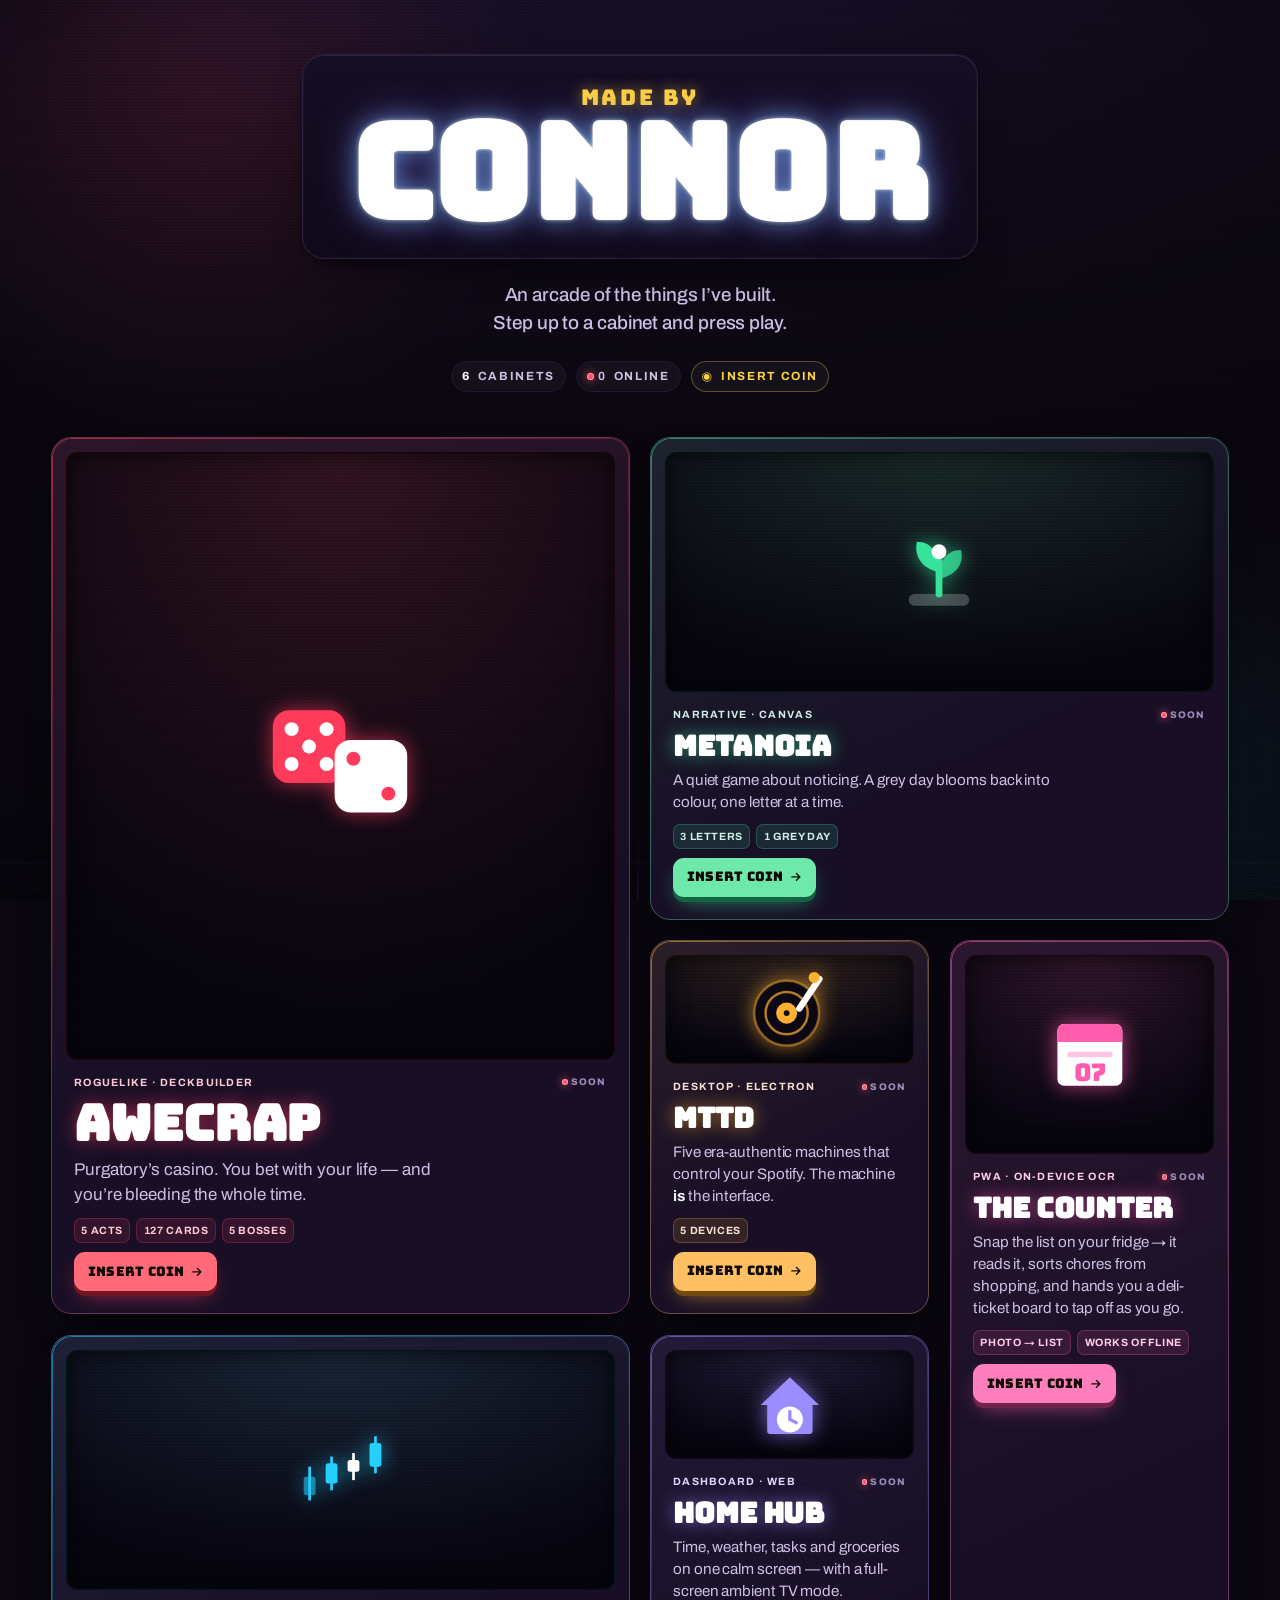
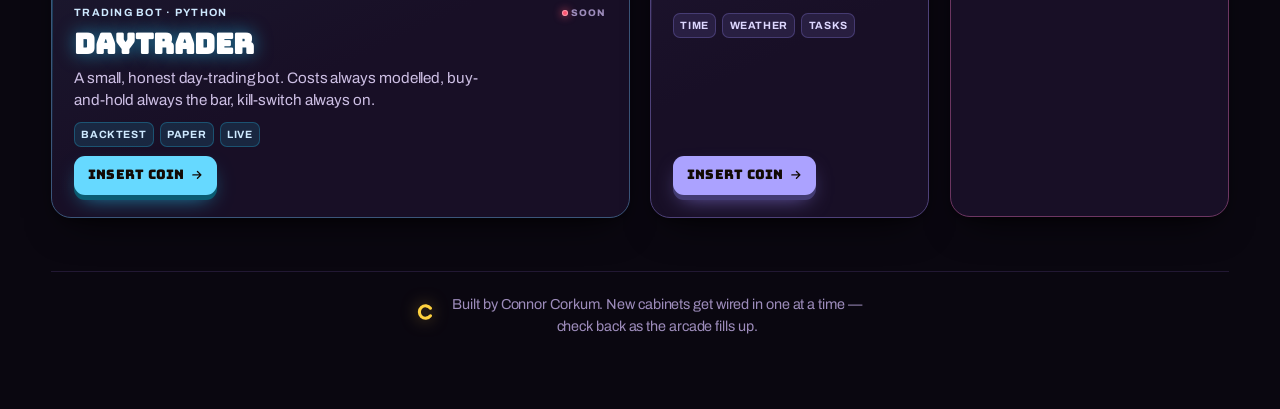
==== index.html @ 6bc65611 "Add "Made by Connor" arcade hub homepage A single-page neon-arcade hub for all of Connor's creations" ====
<!DOCTYPE html>
<html lang="en">
<head>
  <meta charset="UTF-8" />
  <meta name="viewport" content="width=device-width, initial-scale=1.0" />
  <title>Made by Connor — the arcade</title>
  <meta name="description" content="An arcade of the things Connor Corkum has built. Step up to a cabinet and press play." />
  <meta name="color-scheme" content="dark" />
  <meta name="theme-color" content="#0a0710" />

  <link rel="icon" href="favicon.svg" type="image/svg+xml" />

  <!-- Open Graph -->
  <meta property="og:title" content="Made by Connor" />
  <meta property="og:description" content="An arcade of the things I've built. Step up and press play." />
  <meta property="og:type" content="website" />

  <link rel="preconnect" href="https://fonts.googleapis.com" />
  <link rel="preconnect" href="https://fonts.gstatic.com" crossorigin />
  <link href="https://fonts.googleapis.com/css2?family=Bungee&family=Archivo:wght@400;500;600;700;800;900&display=swap" rel="stylesheet" />

  <link rel="stylesheet" href="styles.css" />
</head>
<body>

<!--
  DIRECTION CONTRACT — "MADE BY CONNOR" arcade hub
  THESIS: The hub is an arcade hall, not a portfolio grid. Each project is a lit
    cabinet you walk up to and press PLAY. Refuses the uniform icon+heading+text card wall.
  OWN-WORLD: Deep purple-black hall; six distinct neon accents; Bungee marquee lettering;
    coin-gold chrome; CRT scanlines + a perspective floor grid; authored pixel-emblem screens;
    physical controls (PLAY buttons, status LEDs). Full neon always; only the LED + button
    copy signal whether a cabinet is plugged in yet.
  STORY: Visitor reads the "MADE BY CONNOR" marquee -> understands it's an arcade of built
    things -> scans glowing cabinets (each proving what it is) -> presses PLAY to launch one.
  FIRST VIEWPORT: Full-bleed dark hall; centered neon marquee + subtitle + live cabinet count;
    the AweCrap flagship cabinet begins glowing immediately below in an asymmetric bento.
  FORM: Arcade cabinet wall / bento of cabinets. (User-pinned world: "Bold arcade".)
  FINISH: unreviewed and undocumented is unfinished; this build ends with the finish review, the verdict, and DESIGN.md
-->

<!-- ============================ AMBIENT LAYERS ============================ -->
<div class="hall" aria-hidden="true">
  <div class="hall__glow hall__glow--a"></div>
  <div class="hall__glow hall__glow--b"></div>
  <div class="hall__floor"></div>
  <div class="hall__scan"></div>
  <div class="hall__vignette"></div>
</div>

<main class="wrap">

  <!-- ============================ MARQUEE ============================ -->
  <header class="marquee">
    <div class="marquee__sign">
      <span class="marquee__pre">MADE&nbsp;BY</span>
      <h1 class="marquee__name">CONNOR</h1>
    </div>
    <p class="marquee__sub">An arcade of the things I&rsquo;ve built. Step up to a cabinet and press&nbsp;play.</p>
    <div class="marquee__meta" role="list">
      <span class="chip" role="listitem"><b>6</b>&nbsp;cabinets</span>
      <span class="chip chip--live" role="listitem"><i class="led"></i><span data-online-count>0</span>&nbsp;online</span>
      <span class="chip chip--coin" role="listitem"><span class="coin">◉</span>&nbsp;insert&nbsp;coin</span>
    </div>
  </header>

  <!-- ============================ CABINET WALL ============================

    HOW TO PLUG IN A PROJECT (do this per project as you add each folder to the repo):
      1. Copy the project's site into a subfolder here, e.g.  ./metanoia/  (must contain an index.html)
      2. On its cabinet below, set   data-live="true"
      3. Set the cabinet's  href  to that folder, e.g.  href="metanoia/"
      That's it — the LED turns green and the button becomes PLAY.

    To add a NEW cabinet, copy any <a class="cab"> block, then:
      - set data-accent to one of: metanoia | awecrap | mttd | counter | daytrader | homehub
        (or add a new  .cab[data-accent="x"]{ --a: #hex; }  rule in styles.css)
      - swap the <svg class="emblem"> art, the tag, title, tagline, stats and status label.
  ============================================================================= -->
  <section class="wall" aria-label="Projects">

    <!-- ---- AWECRAP · flagship (2x2) ---- -->
    <a class="cab cab--hero" data-accent="awecrap" data-live="false" href="#" aria-label="AweCrap — a roguelike deckbuilder crossed with casino craps">
      <div class="cab__screen">
        <svg class="emblem" viewBox="0 0 64 64" aria-hidden="true">
          <rect x="7" y="15" width="27" height="27" rx="6" fill="var(--a)"/>
          <rect x="30" y="26" width="27" height="27" rx="6" fill="#fff"/>
          <g fill="#fff"><circle cx="14" cy="22" r="2.6"/><circle cx="27" cy="22" r="2.6"/><circle cx="20.5" cy="28.5" r="2.6"/><circle cx="14" cy="35" r="2.6"/><circle cx="27" cy="35" r="2.6"/></g>
          <g fill="var(--a)"><circle cx="37" cy="33" r="2.6"/><circle cx="50" cy="46" r="2.6"/></g>
        </svg>
        <span class="cab__glare"></span>
      </div>
      <div class="cab__plate">
        <div class="cab__head">
          <span class="cab__tag">Roguelike&nbsp;· Deckbuilder</span>
          <span class="cab__status"><i class="led"></i><span class="cab__statustxt">Soon</span></span>
        </div>
        <h2 class="cab__title">AweCrap</h2>
        <p class="cab__tagline">Purgatory&rsquo;s casino. You bet with your life &mdash; and you&rsquo;re bleeding the whole time.</p>
        <ul class="cab__stats"><li>5 acts</li><li>127 cards</li><li>5 bosses</li></ul>
        <span class="cab__cta"><span class="cab__ctatxt">Insert&nbsp;coin</span><svg class="cab__arrow" viewBox="0 0 24 24" aria-hidden="true"><path d="M5 12h13M13 6l6 6-6 6" fill="none" stroke="currentColor" stroke-width="2.4" stroke-linecap="round" stroke-linejoin="round"/></svg></span>
      </div>
    </a>

    <!-- ---- METANOIA · wide (2x1) ---- -->
    <a class="cab cab--wide" data-accent="metanoia" data-live="false" href="#" aria-label="Metanoia — a quiet narrative game about noticing">
      <div class="cab__screen">
        <svg class="emblem" viewBox="0 0 64 64" aria-hidden="true">
          <rect x="14" y="45" width="36" height="7" rx="3.5" fill="#fff" opacity=".22"/>
          <rect x="30" y="24" width="4" height="23" rx="2" fill="var(--a)"/>
          <path d="M32 32C21 30 17 21 19 14c9 0 14 8 13 18Z" fill="var(--a)"/>
          <path d="M32 36c11-2 15-10 13-17-9 0-14 8-13 17Z" fill="var(--a)" opacity=".78"/>
          <circle cx="32" cy="20" r="4.4" fill="#fff"/>
        </svg>
        <span class="cab__glare"></span>
      </div>
      <div class="cab__plate">
        <div class="cab__head">
          <span class="cab__tag">Narrative&nbsp;· Canvas</span>
          <span class="cab__status"><i class="led"></i><span class="cab__statustxt">Soon</span></span>
        </div>
        <h2 class="cab__title">Metanoia</h2>
        <p class="cab__tagline">A quiet game about noticing. A grey day blooms back into colour, one letter at a time.</p>
        <ul class="cab__stats"><li>3 letters</li><li>1 grey day</li></ul>
        <span class="cab__cta"><span class="cab__ctatxt">Insert&nbsp;coin</span><svg class="cab__arrow" viewBox="0 0 24 24" aria-hidden="true"><path d="M5 12h13M13 6l6 6-6 6" fill="none" stroke="currentColor" stroke-width="2.4" stroke-linecap="round" stroke-linejoin="round"/></svg></span>
      </div>
    </a>

    <!-- ---- MTTD · square (1x1) ---- -->
    <a class="cab" data-accent="mttd" data-live="false" href="#" aria-label="MTTD — a desktop music player where the machine is the interface">
      <div class="cab__screen">
        <svg class="emblem" viewBox="0 0 64 64" aria-hidden="true">
          <circle cx="30" cy="34" r="20" fill="#0c0813"/>
          <circle cx="30" cy="34" r="20" fill="none" stroke="var(--a)" stroke-width="1.5" opacity=".45"/>
          <circle cx="30" cy="34" r="13" fill="none" stroke="var(--a)" stroke-width="1.5" opacity=".7"/>
          <circle cx="30" cy="34" r="6.5" fill="var(--a)"/>
          <circle cx="30" cy="34" r="1.8" fill="#0c0813"/>
          <rect x="42" y="9" width="4" height="26" rx="2" transform="rotate(34 44 22)" fill="#fff"/>
          <circle cx="47" cy="12" r="3.4" fill="var(--a)"/>
        </svg>
        <span class="cab__glare"></span>
      </div>
      <div class="cab__plate">
        <div class="cab__head">
          <span class="cab__tag">Desktop&nbsp;· Electron</span>
          <span class="cab__status"><i class="led"></i><span class="cab__statustxt">Soon</span></span>
        </div>
        <h2 class="cab__title">MTTD</h2>
        <p class="cab__tagline">Five era-authentic machines that control your Spotify. The machine <em>is</em> the interface.</p>
        <ul class="cab__stats"><li>5 devices</li></ul>
        <span class="cab__cta"><span class="cab__ctatxt">Insert&nbsp;coin</span><svg class="cab__arrow" viewBox="0 0 24 24" aria-hidden="true"><path d="M5 12h13M13 6l6 6-6 6" fill="none" stroke="currentColor" stroke-width="2.4" stroke-linecap="round" stroke-linejoin="round"/></svg></span>
      </div>
    </a>

    <!-- ---- THE COUNTER · tall (1x2) ---- -->
    <a class="cab cab--tall" data-accent="counter" data-live="false" href="#" aria-label="The Counter — snap your fridge list and shop it offline">
      <div class="cab__screen">
        <svg class="emblem" viewBox="0 0 64 64" aria-hidden="true">
          <rect x="12" y="13" width="40" height="38" rx="4" fill="#fff"/>
          <path d="M12 17a4 4 0 0 1 4-4h32a4 4 0 0 1 4 4v7H12Z" fill="var(--a)"/>
          <rect x="18" y="30" width="28" height="3.5" rx="1.75" fill="var(--a)" opacity=".35"/>
          <text x="32" y="48" text-anchor="middle" font-family="Bungee, sans-serif" font-size="15" fill="var(--a)">07</text>
        </svg>
        <span class="cab__glare"></span>
      </div>
      <div class="cab__plate">
        <div class="cab__head">
          <span class="cab__tag">PWA&nbsp;· On-device&nbsp;OCR</span>
          <span class="cab__status"><i class="led"></i><span class="cab__statustxt">Soon</span></span>
        </div>
        <h2 class="cab__title">The Counter</h2>
        <p class="cab__tagline">Snap the list on your fridge &rarr; it reads it, sorts chores from shopping, and hands you a deli-ticket board to tap off as you go.</p>
        <ul class="cab__stats"><li>Photo &rarr; list</li><li>Works offline</li></ul>
        <span class="cab__cta"><span class="cab__ctatxt">Insert&nbsp;coin</span><svg class="cab__arrow" viewBox="0 0 24 24" aria-hidden="true"><path d="M5 12h13M13 6l6 6-6 6" fill="none" stroke="currentColor" stroke-width="2.4" stroke-linecap="round" stroke-linejoin="round"/></svg></span>
      </div>
    </a>

    <!-- ---- DAYTRADER · wide (2x1) ---- -->
    <a class="cab cab--wide" data-accent="daytrader" data-live="false" href="#" aria-label="DayTrader — a small, honest day-trading bot">
      <div class="cab__screen">
        <svg class="emblem" viewBox="0 0 64 64" aria-hidden="true">
          <line x1="14" y1="30" x2="14" y2="50" stroke="var(--a)" stroke-width="1.6"/>
          <rect x="10.5" y="36" width="7" height="11" rx="1.5" fill="var(--a)" opacity=".55"/>
          <line x1="27" y1="24" x2="27" y2="44" stroke="var(--a)" stroke-width="1.6"/>
          <rect x="23.5" y="28" width="7" height="12" rx="1.5" fill="var(--a)"/>
          <line x1="40" y1="22" x2="40" y2="38" stroke="#fff" stroke-width="1.6"/>
          <rect x="36.5" y="26" width="7" height="7" rx="1.5" fill="#fff"/>
          <line x1="53" y1="12" x2="53" y2="34" stroke="var(--a)" stroke-width="1.6"/>
          <rect x="49.5" y="16" width="7" height="14" rx="1.5" fill="var(--a)"/>
        </svg>
        <span class="cab__glare"></span>
      </div>
      <div class="cab__plate">
        <div class="cab__head">
          <span class="cab__tag">Trading&nbsp;bot&nbsp;· Python</span>
          <span class="cab__status"><i class="led"></i><span class="cab__statustxt">Soon</span></span>
        </div>
        <h2 class="cab__title">DayTrader</h2>
        <p class="cab__tagline">A small, honest day-trading bot. Costs always modelled, buy-and-hold always the bar, kill-switch always on.</p>
        <ul class="cab__stats"><li>Backtest</li><li>Paper</li><li>Live</li></ul>
        <span class="cab__cta"><span class="cab__ctatxt">Insert&nbsp;coin</span><svg class="cab__arrow" viewBox="0 0 24 24" aria-hidden="true"><path d="M5 12h13M13 6l6 6-6 6" fill="none" stroke="currentColor" stroke-width="2.4" stroke-linecap="round" stroke-linejoin="round"/></svg></span>
      </div>
    </a>

    <!-- ---- HOME HUB · square (1x1) ---- -->
    <a class="cab" data-accent="homehub" data-live="false" href="#" aria-label="Corkum Home Hub — your whole day at a glance">
      <div class="cab__screen">
        <svg class="emblem" viewBox="0 0 64 64" aria-hidden="true">
          <path d="M14 32 32 15l18 17Z" fill="var(--a)"/>
          <rect x="18" y="31" width="28" height="19" rx="2" fill="var(--a)"/>
          <circle cx="32" cy="41" r="8" fill="#fff"/>
          <line x1="32" y1="41" x2="32" y2="36" stroke="var(--a)" stroke-width="2" stroke-linecap="round"/>
          <line x1="32" y1="41" x2="36" y2="43" stroke="var(--a)" stroke-width="2" stroke-linecap="round"/>
        </svg>
        <span class="cab__glare"></span>
      </div>
      <div class="cab__plate">
        <div class="cab__head">
          <span class="cab__tag">Dashboard&nbsp;· Web</span>
          <span class="cab__status"><i class="led"></i><span class="cab__statustxt">Soon</span></span>
        </div>
        <h2 class="cab__title">Home Hub</h2>
        <p class="cab__tagline">Time, weather, tasks and groceries on one calm screen &mdash; with a full-screen ambient TV mode.</p>
        <ul class="cab__stats"><li>Time</li><li>Weather</li><li>Tasks</li></ul>
        <span class="cab__cta"><span class="cab__ctatxt">Insert&nbsp;coin</span><svg class="cab__arrow" viewBox="0 0 24 24" aria-hidden="true"><path d="M5 12h13M13 6l6 6-6 6" fill="none" stroke="currentColor" stroke-width="2.4" stroke-linecap="round" stroke-linejoin="round"/></svg></span>
      </div>
    </a>

  </section>

  <!-- ============================ FOOTER ============================ -->
  <footer class="foot">
    <span class="foot__mark" aria-hidden="true">
      <svg viewBox="0 0 64 64" width="22" height="22"><path d="M45 21a18 18 0 1 0 0 22" fill="none" stroke="currentColor" stroke-width="9" stroke-linecap="round"/></svg>
    </span>
    <p class="foot__txt">Built by Connor Corkum. New cabinets get wired in one at a time &mdash; check back as the arcade fills up.</p>
  </footer>

</main>

<!-- toast host -->
<div class="toast" role="status" aria-live="polite"></div>

<script src="main.js"></script>
</body>
</html>
---- styles.css ----
/* =========================================================================
   MADE BY CONNOR — arcade hub
   A dark neon arcade hall. Six cabinets, each with its own accent, wait to be
   plugged in. Full neon always; the LED + button copy carry the online state.
   ========================================================================= */

:root {
  /* hall */
  --bg:        #0a0710;
  --bg-2:      #0f0a18;
  --panel:     #140d20;
  --panel-2:   #180f26;
  --edge:      #2a1f3d;
  --edge-soft: #221833;

  /* ink */
  --ink:       #f6f1ff;
  --ink-dim:   #cdbfe4;   /* ~7:1 on --panel */
  --ink-mute:  #9d8cbb;   /* ~4.7:1 on --panel */

  /* shared chrome */
  --coin:      #ffd23f;
  --coin-deep: #f0a81e;

  /* type */
  --display: "Bungee", ui-sans-serif, system-ui, sans-serif;
  --sans:    "Archivo", ui-sans-serif, system-ui, -apple-system, "Segoe UI", sans-serif;

  /* geometry */
  --r-cab: 20px;
  --r-sm: 11px;
  --gutter: clamp(14px, 1.6vw, 22px);

  /* depth */
  --lift: 0 18px 40px -18px rgba(0,0,0,.85), 0 6px 14px -8px rgba(0,0,0,.7);
}

* { box-sizing: border-box; }

html { -webkit-text-size-adjust: 100%; }

body {
  margin: 0;
  min-height: 100svh;
  background: var(--bg);
  color: var(--ink);
  font-family: var(--sans);
  font-size: clamp(15px, 1.05vw, 17px);
  line-height: 1.5;
  letter-spacing: -0.006em;
  -webkit-font-smoothing: antialiased;
  overflow-x: hidden;
}

::selection { background: var(--coin); color: #1a1206; }

a { color: inherit; text-decoration: none; }

/* =========================================================================
   AMBIENT HALL — glows, perspective floor, scanlines, vignette
   ========================================================================= */
.hall { position: fixed; inset: 0; z-index: 0; pointer-events: none; overflow: hidden;
  background:
    radial-gradient(120% 80% at 50% -10%, #1b1230 0%, var(--bg-2) 42%, var(--bg) 78%);
}
.hall__glow { position: absolute; width: 60vmax; height: 60vmax; border-radius: 50%;
  filter: blur(30px); opacity: .5; mix-blend-mode: screen; }
.hall__glow--a { top: -22vmax; left: -14vmax;
  background: radial-gradient(circle, rgba(255,59,92,.28), transparent 60%); }
.hall__glow--b { bottom: -26vmax; right: -16vmax;
  background: radial-gradient(circle, rgba(37,208,255,.24), transparent 60%); }

/* perspective floor grid receding to the horizon */
.hall__floor {
  position: absolute; left: -30%; right: -30%; bottom: 0; height: 46vh;
  background-image:
    linear-gradient(to right, rgba(155,140,255,.30) 1px, transparent 1px),
    linear-gradient(to top,   rgba(155,140,255,.30) 1px, transparent 1px);
  background-size: 4.2vmax 4.2vmax;
  transform: perspective(46vh) rotateX(70deg);
  transform-origin: bottom center;
  mask-image: linear-gradient(to top, #000 2%, transparent 82%);
  -webkit-mask-image: linear-gradient(to top, #000 2%, transparent 82%);
  opacity: .5;
  animation: floor 7s linear infinite;
}
@keyframes floor { to { background-position: 0 4.2vmax, 0 4.2vmax; } }

.hall__scan { position: absolute; inset: 0; opacity: .5; mix-blend-mode: overlay;
  background: repeating-linear-gradient(to bottom, rgba(0,0,0,.34) 0 1px, transparent 1px 3px); }
.hall__vignette { position: absolute; inset: 0;
  background: radial-gradient(130% 100% at 50% 42%, transparent 52%, rgba(0,0,0,.62) 100%); }

/* =========================================================================
   LAYOUT
   ========================================================================= */
.wrap {
  position: relative; z-index: 1;
  width: min(1180px, 92vw);
  margin-inline: auto;
  padding: clamp(28px, 6vh, 68px) 0 clamp(40px, 8vh, 96px);
}

/* =========================================================================
   MARQUEE
   ========================================================================= */
.marquee { text-align: center; margin-bottom: clamp(30px, 5vh, 58px); }

.marquee__sign { display: inline-flex; flex-direction: column; align-items: center; gap: .1em;
  padding: clamp(14px, 2vw, 26px) clamp(22px, 4vw, 48px);
  border-radius: 22px;
  background: linear-gradient(#160e24, #0f0919);
  border: 1px solid var(--edge);
  box-shadow: var(--lift), inset 0 0 0 1px rgba(255,255,255,.03), inset 0 1px 0 rgba(255,255,255,.06);
}
.marquee__pre {
  font-family: var(--display);
  font-size: clamp(.8rem, 2.4vw, 1.35rem);
  letter-spacing: .12em;
  color: var(--coin);
  text-shadow: 0 0 14px rgba(255,210,63,.55);
}
.marquee__name {
  margin: 0;
  font-family: var(--display);
  font-size: clamp(3.1rem, 13vw, 8.2rem);
  line-height: .9;
  letter-spacing: .01em;
  color: #fff;
  text-shadow:
    0 0 4px rgba(255,255,255,.6),
    0 0 22px rgba(124,196,255,.55),
    0 0 46px rgba(124,120,255,.45),
    0 6px 0 rgba(0,0,0,.35);
}
.marquee__sub {
  max-width: 34ch; margin: clamp(16px, 2.4vh, 26px) auto 0;
  color: var(--ink-dim); font-size: clamp(1rem, 1.5vw, 1.18rem); font-weight: 500;
  text-wrap: balance;
}

.marquee__meta { display: flex; flex-wrap: wrap; gap: 10px; justify-content: center;
  margin-top: clamp(18px, 2.6vh, 28px); }
.chip {
  display: inline-flex; align-items: center; gap: .5ch;
  font-size: .74rem; font-weight: 700; letter-spacing: .14em; text-transform: uppercase;
  color: var(--ink-dim);
  padding: .5em .85em; border-radius: 999px;
  background: rgba(255,255,255,.04); border: 1px solid var(--edge-soft);
}
.chip b { color: var(--ink); font-weight: 800; }
.chip--coin { color: var(--coin); border-color: rgba(255,210,63,.32); }
.chip--coin .coin { animation: blink 1.15s steps(2, jump-none) infinite; }
.chip--live .led { --led:#ff5470; }
.chip[data-online-count]:not([data-online-count="0"]) { --led:#37e29a; }
@keyframes blink { 50% { opacity: .18; } }

/* status LED (shared) */
.led { width: .62em; height: .62em; border-radius: 50%;
  background: var(--led, #ff5470);
  box-shadow: 0 0 8px var(--led, #ff5470), inset 0 0 0 1px rgba(255,255,255,.4);
  flex: none; }

/* =========================================================================
   CABINET WALL — asymmetric bento
   ========================================================================= */
.wall {
  display: grid;
  grid-template-columns: repeat(4, 1fr);
  grid-auto-rows: minmax(168px, auto);
  gap: var(--gutter);
  grid-template-areas:
    "awe awe met met"
    "awe awe mttd cnt"
    "day day hub  cnt";
}
.cab--hero { grid-area: awe; }
.cab--wide[data-accent="metanoia"]  { grid-area: met; }
.cab[data-accent="mttd"]            { grid-area: mttd; }
.cab--tall                          { grid-area: cnt; }
.cab--wide[data-accent="daytrader"] { grid-area: day; }
.cab[data-accent="homehub"]         { grid-area: hub; }

/* per-project accents */
.cab[data-accent="awecrap"]   { --a:#ff3b5c; }
.cab[data-accent="metanoia"]  { --a:#37e29a; }
.cab[data-accent="mttd"]      { --a:#ffb02e; }
.cab[data-accent="counter"]   { --a:#ff5cae; }
.cab[data-accent="daytrader"] { --a:#25d0ff; }
.cab[data-accent="homehub"]   { --a:#9b8cff; }

/* =========================================================================
   CABINET
   ========================================================================= */
.cab {
  --a-ink: color-mix(in oklab, var(--a) 26%, var(--ink));
  position: relative;
  display: flex; flex-direction: column;
  border-radius: var(--r-cab);
  padding: 14px;
  background:
    linear-gradient(155deg,
      color-mix(in oklab, var(--a) 12%, var(--panel)),
      var(--panel-2) 62%);
  border: 1px solid color-mix(in oklab, var(--a) 34%, var(--edge));
  box-shadow: var(--lift);
  overflow: hidden;
  isolation: isolate;
  transition: transform .32s cubic-bezier(.16,.84,.32,1),
              box-shadow .32s cubic-bezier(.16,.84,.32,1),
              border-color .32s ease;
  will-change: transform;
}
/* neon edge bloom */
.cab::before {
  content: ""; position: absolute; inset: 0; border-radius: inherit; z-index: -1;
  padding: 1px;
  background: linear-gradient(150deg, color-mix(in oklab, var(--a) 70%, transparent), transparent 55%);
  -webkit-mask: linear-gradient(#000 0 0) content-box, linear-gradient(#000 0 0);
  -webkit-mask-composite: xor; mask-composite: exclude;
  opacity: .8;
}
/* corner glow that intensifies on hover */
.cab::after {
  content: ""; position: absolute; z-index: -2; inset: -1px; border-radius: inherit;
  box-shadow: 0 0 0 0 color-mix(in oklab, var(--a) 60%, transparent);
  opacity: 0; transition: opacity .32s ease;
}

.cab:hover, .cab:focus-visible {
  transform: translateY(-6px);
  border-color: color-mix(in oklab, var(--a) 62%, var(--edge));
  box-shadow: var(--lift),
              0 0 0 1px color-mix(in oklab, var(--a) 45%, transparent),
              0 20px 50px -20px color-mix(in oklab, var(--a) 70%, transparent);
  outline: none;
}
.cab:focus-visible { box-shadow: var(--lift), 0 0 0 3px color-mix(in oklab, var(--a) 80%, transparent); }

/* ---- screen ---- */
.cab__screen {
  position: relative; flex: none;
  display: grid; place-items: center;
  aspect-ratio: 16 / 7;
  border-radius: var(--r-sm);
  background:
    radial-gradient(120% 130% at 50% 0%, color-mix(in oklab, var(--a) 20%, #0b0712), #070510 72%);
  border: 1px solid color-mix(in oklab, var(--a) 22%, #000);
  box-shadow: inset 0 0 22px rgba(0,0,0,.7), inset 0 0 0 1px rgba(255,255,255,.02);
  overflow: hidden;
}
/* faint scanline inside each screen */
.cab__screen::before {
  content: ""; position: absolute; inset: 0; opacity: .5; pointer-events: none;
  background: repeating-linear-gradient(to bottom, rgba(0,0,0,.35) 0 1px, transparent 1px 3px);
}
.emblem {
  width: 42%; max-width: 108px; height: auto;
  color: var(--a);
  filter: drop-shadow(0 0 10px color-mix(in oklab, var(--a) 65%, transparent));
  transition: transform .4s cubic-bezier(.16,.84,.32,1);
}
.cab:hover .emblem { transform: scale(1.07) rotate(-2deg); }
.cab__glare {
  position: absolute; inset: 0; pointer-events: none;
  background: linear-gradient(120deg, transparent 30%, rgba(255,255,255,.09) 46%, transparent 60%);
  transform: translateX(-120%);
}
.cab:hover .cab__glare { animation: glare .7s ease; }
@keyframes glare { to { transform: translateX(120%); } }

/* hero: let the screen grow to fill the tall cell so no void opens below the text */
.cab--hero .cab__screen { flex: 1 1 auto; aspect-ratio: auto; min-height: 240px; }
.cab--hero .cab__plate { flex: 0 0 auto; }
.cab--hero .emblem { width: 34%; max-width: 172px; }
.cab--tall .cab__screen { aspect-ratio: 5 / 4; }
.cab--tall .cab__plate { flex: 0 0 auto; }

/* ---- plate (text) ---- */
.cab__plate { display: flex; flex-direction: column; flex: 1 1 auto; padding: 15px 8px 8px; gap: 9px; }
.cab__head { display: flex; align-items: center; justify-content: space-between; gap: 10px; }
.cab__tag {
  font-size: .66rem; font-weight: 700; letter-spacing: .12em; text-transform: uppercase;
  color: var(--a-ink);
}
.cab__status { display: inline-flex; align-items: center; gap: .5ch;
  font-size: .6rem; font-weight: 800; letter-spacing: .12em; text-transform: uppercase;
  color: var(--ink-mute); }
.cab__status .led { --led:#ff5470; }

.cab__title {
  margin: 0; font-family: var(--display);
  font-size: clamp(1.35rem, 2.2vw, 1.9rem); line-height: 1; color: #fff;
  text-shadow: 0 0 18px color-mix(in oklab, var(--a) 55%, transparent);
}
.cab--hero .cab__title { font-size: clamp(2rem, 4vw, 3.1rem); }

.cab__tagline { margin: 0; color: var(--ink-dim); font-size: .95rem; line-height: 1.45; max-width: 46ch; }
.cab__tagline em { color: var(--ink); font-style: normal; font-weight: 700; }
.cab--hero .cab__tagline { font-size: 1.06rem; max-width: 40ch; }

.cab__stats { list-style: none; display: flex; flex-wrap: wrap; gap: 6px; margin: 2px 0 0; padding: 0; }
.cab__stats li {
  font-size: .66rem; font-weight: 700; letter-spacing: .06em; text-transform: uppercase;
  color: var(--a-ink);
  padding: .34em .6em; border-radius: 7px;
  background: color-mix(in oklab, var(--a) 12%, transparent);
  border: 1px solid color-mix(in oklab, var(--a) 26%, transparent);
}

/* ---- CTA button ---- */
.cab__cta {
  margin-top: auto; align-self: flex-start;
  display: inline-flex; align-items: center; gap: .5ch;
  font-family: var(--display); font-size: .82rem; letter-spacing: .02em;
  color: #120a04;
  padding: .72em 1.05em; border-radius: 11px;
  background: color-mix(in oklab, var(--a) 82%, #fff);
  box-shadow: 0 5px 0 color-mix(in oklab, var(--a) 55%, #000),
              0 10px 22px -8px color-mix(in oklab, var(--a) 70%, transparent);
  transition: transform .14s ease, box-shadow .14s ease, background .2s ease;
}
.cab__arrow { width: 1.05em; height: 1.05em; transition: transform .24s ease; }
.cab:hover .cab__cta { transform: translateY(2px); box-shadow: 0 3px 0 color-mix(in oklab, var(--a) 55%, #000), 0 8px 18px -8px color-mix(in oklab, var(--a) 70%, transparent); }
.cab:hover .cab__arrow { transform: translateX(3px); }
.cab:active .cab__cta { transform: translateY(5px); box-shadow: 0 0 0 color-mix(in oklab, var(--a) 55%, #000); }

/* ================= LIVE (plugged-in) state ================= */
.cab[data-live="true"] .cab__status .led { --led:#37e29a; }
.cab[data-live="true"] .cab__statustxt::after { content: "Online"; }
.cab[data-live="true"] .cab__statustxt { font-size: 0; }
.cab[data-live="true"] .cab__statustxt::after { font-size: .6rem; }
.cab[data-live="true"] .cab__ctatxt { font-size: 0; }
.cab[data-live="true"] .cab__ctatxt::after { content: "Play"; font-size: .82rem; }

/* =========================================================================
   FOOTER
   ========================================================================= */
.foot {
  display: flex; align-items: center; gap: 12px; justify-content: center;
  margin-top: clamp(34px, 6vh, 64px); padding-top: 22px;
  border-top: 1px solid var(--edge-soft);
  color: var(--ink-mute); text-align: center;
}
.foot__mark { color: var(--coin); flex: none; filter: drop-shadow(0 0 8px rgba(255,210,63,.5)); }
.foot__txt { margin: 0; font-size: .9rem; max-width: 52ch; }

/* =========================================================================
   TOAST
   ========================================================================= */
.toast {
  position: fixed; left: 50%; bottom: 26px; transform: translate(-50%, 20px);
  z-index: 20; pointer-events: none;
  display: flex; align-items: center; gap: .6ch;
  font-family: var(--display); font-size: .8rem; letter-spacing: .02em;
  color: #140b02;
  padding: .8em 1.2em; border-radius: 12px;
  background: linear-gradient(var(--coin), var(--coin-deep));
  box-shadow: 0 14px 34px -12px rgba(0,0,0,.7), 0 0 0 1px rgba(255,255,255,.25) inset;
  opacity: 0; transition: opacity .28s ease, transform .28s cubic-bezier(.16,.84,.32,1);
}
.toast.is-on { opacity: 1; transform: translate(-50%, 0); }

/* =========================================================================
   ENTRANCE MOTION — one authored power-on. Content is visible by default.
   ========================================================================= */
@media (prefers-reduced-motion: no-preference) {
  .marquee__sign { animation: sign-on 1.05s cubic-bezier(.2,.9,.2,1) both; }
  .marquee__name { animation: neon-flicker 2.6s ease-out .35s both; }
  .cab { animation: cab-in .7s cubic-bezier(.16,.84,.32,1) both; opacity: 0; }
  .cab--hero            { animation-delay: .10s; }
  .cab[data-accent="metanoia"]  { animation-delay: .17s; }
  .cab[data-accent="mttd"]      { animation-delay: .24s; }
  .cab--tall            { animation-delay: .31s; }
  .cab[data-accent="daytrader"] { animation-delay: .38s; }
  .cab[data-accent="homehub"]   { animation-delay: .45s; }
  .marquee__meta { animation: cab-in .7s cubic-bezier(.16,.84,.32,1) .5s both; }
  .foot { animation: cab-in .7s ease .6s both; }
}
@keyframes sign-on {
  from { opacity: 0; transform: translateY(-14px) scale(.96); filter: brightness(.4); }
  to   { opacity: 1; transform: none; filter: none; }
}
/* opacity + blur only — never transform — so the hover lift stays free */
@keyframes cab-in {
  from { opacity: 0; filter: blur(7px); }
  to   { opacity: 1; filter: blur(0); }
}
@keyframes neon-flicker {
  0% { opacity: 0; }
  6%,14% { opacity: .25; } 8% { opacity: .9; } 10% { opacity: .35; }
  16% { opacity: 1; } 18% { opacity: .55; } 22%,100% { opacity: 1; }
}

/* =========================================================================
   RESPONSIVE
   ========================================================================= */
@media (max-width: 860px) {
  .wall {
    grid-template-columns: repeat(2, 1fr);
    grid-auto-rows: minmax(150px, auto);
    grid-template-areas:
      "awe awe"
      "met met"
      "mttd cnt"
      "day day"
      "hub  cnt";
  }
}
@media (max-width: 560px) {
  .wall {
    grid-template-columns: 1fr;
    grid-template-areas: "awe" "met" "mttd" "cnt" "day" "hub";
  }
  .cab--tall .cab__screen, .cab--hero .cab__screen { aspect-ratio: 16 / 9; }
  .marquee__sign { width: 100%; }
}

@media (prefers-reduced-motion: reduce) {
  .hall__floor, .chip--coin .coin { animation: none; }
  * { scroll-behavior: auto; }
}
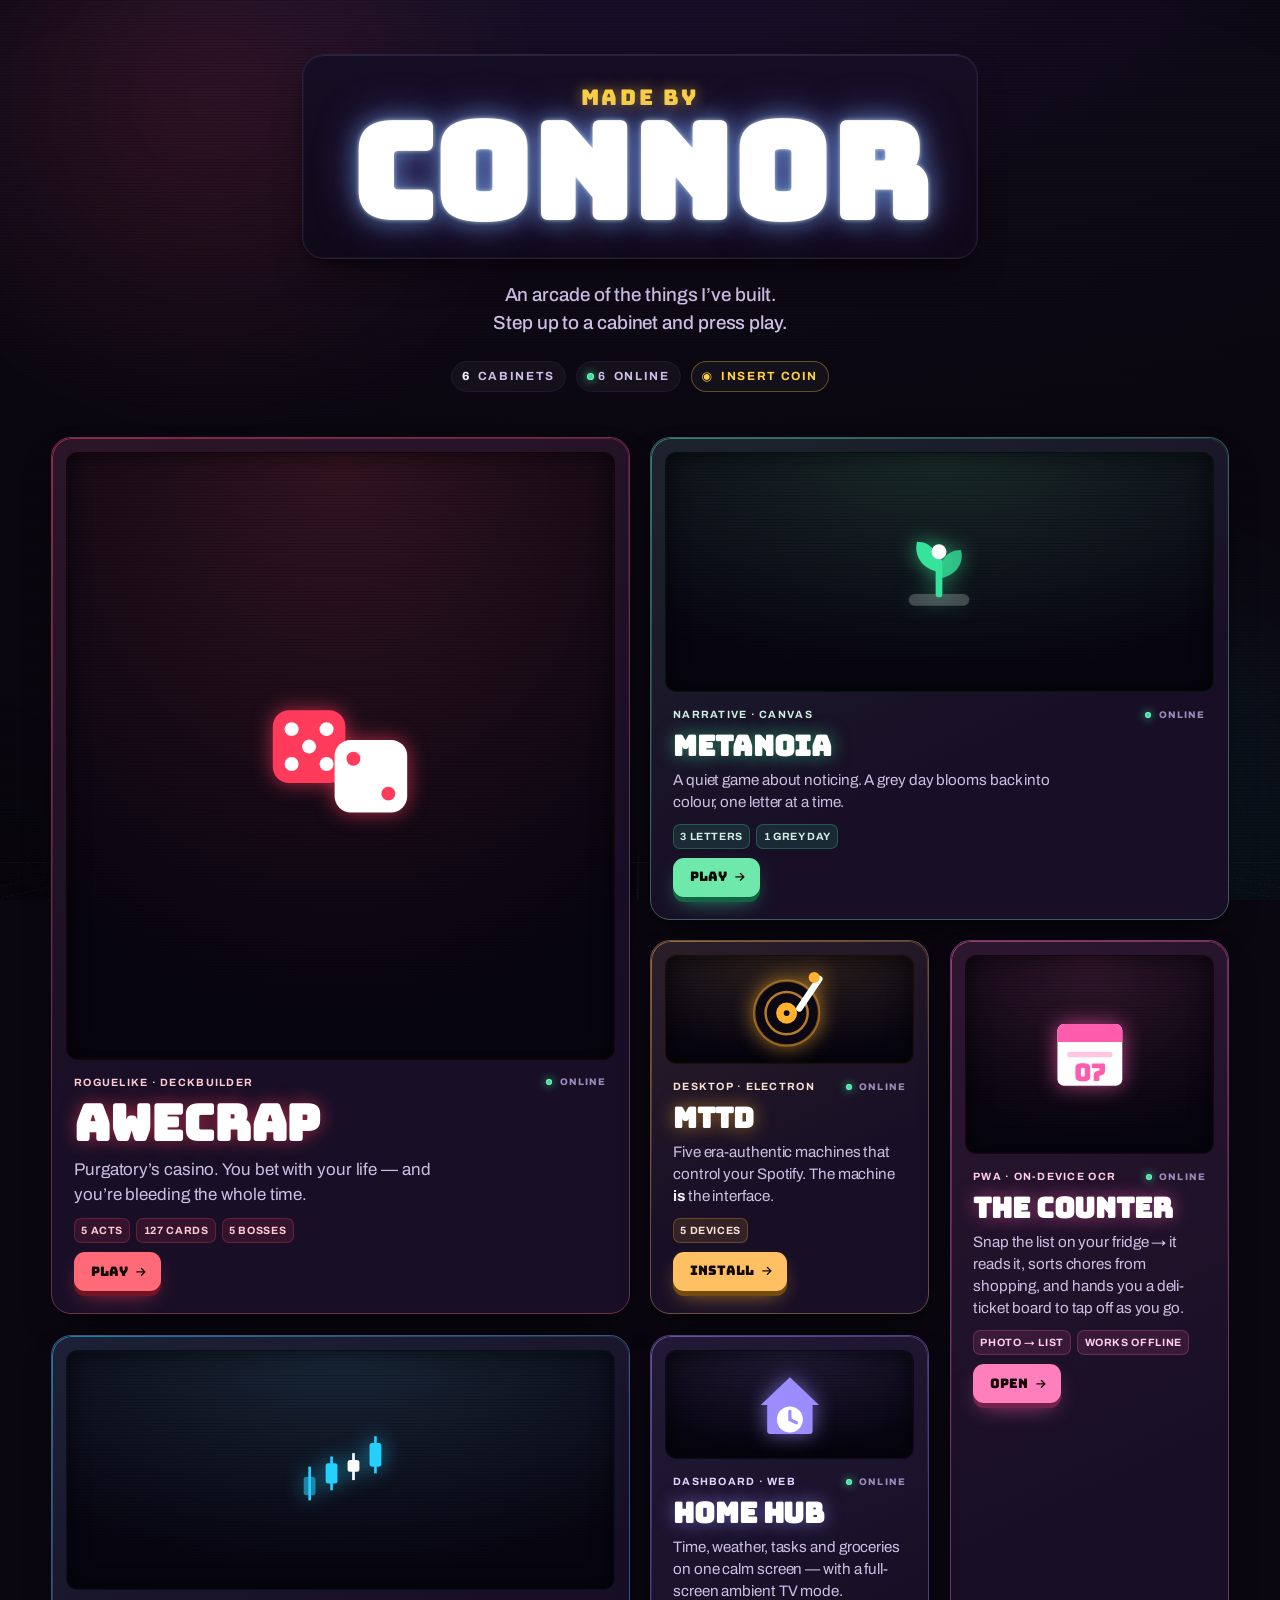
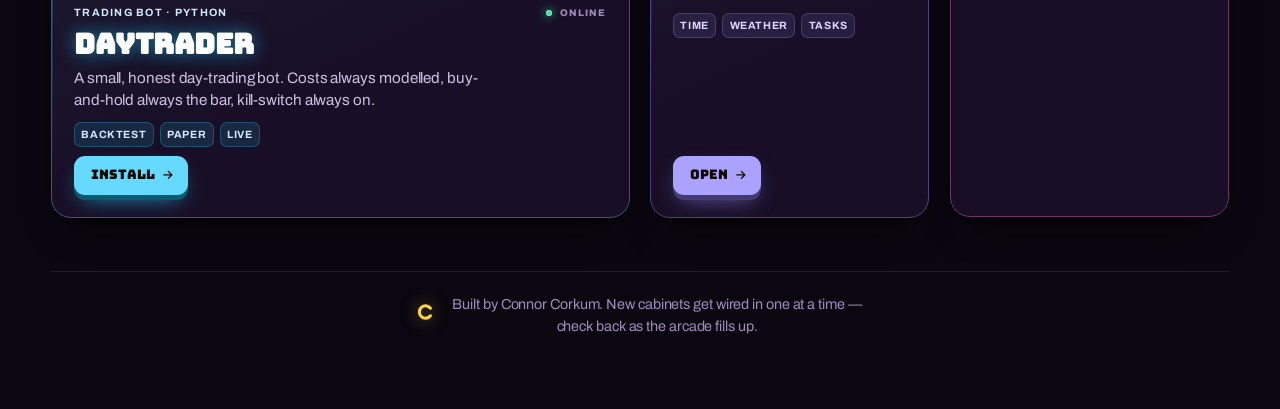
==== commit dddf9349: "Wire up all six cabinets: playable web projects + install pages - AweCrap, Metanoia, The Counter, Ho" ====
--- a/index.html
+++ b/index.html
@@ -80,7 +80,7 @@
   <section class="wall" aria-label="Projects">
 
     <!-- ---- AWECRAP · flagship (2x2) ---- -->
-    <a class="cab cab--hero" data-accent="awecrap" data-live="false" href="#" aria-label="AweCrap — a roguelike deckbuilder crossed with casino craps">
+    <a class="cab cab--hero" data-accent="awecrap" data-kind="play" data-live="true" href="awecrap/" aria-label="AweCrap — a roguelike deckbuilder crossed with casino craps">
       <div class="cab__screen">
         <svg class="emblem" viewBox="0 0 64 64" aria-hidden="true">
           <rect x="7" y="15" width="27" height="27" rx="6" fill="var(--a)"/>
@@ -103,7 +103,7 @@
     </a>
 
     <!-- ---- METANOIA · wide (2x1) ---- -->
-    <a class="cab cab--wide" data-accent="metanoia" data-live="false" href="#" aria-label="Metanoia — a quiet narrative game about noticing">
+    <a class="cab cab--wide" data-accent="metanoia" data-kind="play" data-live="true" href="metanoia/" aria-label="Metanoia — a quiet narrative game about noticing">
       <div class="cab__screen">
         <svg class="emblem" viewBox="0 0 64 64" aria-hidden="true">
           <rect x="14" y="45" width="36" height="7" rx="3.5" fill="#fff" opacity=".22"/>
@@ -127,7 +127,7 @@
     </a>
 
     <!-- ---- MTTD · square (1x1) ---- -->
-    <a class="cab" data-accent="mttd" data-live="false" href="#" aria-label="MTTD — a desktop music player where the machine is the interface">
+    <a class="cab" data-accent="mttd" data-kind="install" data-live="true" href="mttd/" aria-label="MTTD — a desktop music player where the machine is the interface">
       <div class="cab__screen">
         <svg class="emblem" viewBox="0 0 64 64" aria-hidden="true">
           <circle cx="30" cy="34" r="20" fill="#0c0813"/>
@@ -153,7 +153,7 @@
     </a>
 
     <!-- ---- THE COUNTER · tall (1x2) ---- -->
-    <a class="cab cab--tall" data-accent="counter" data-live="false" href="#" aria-label="The Counter — snap your fridge list and shop it offline">
+    <a class="cab cab--tall" data-accent="counter" data-kind="open" data-live="true" href="the-counter/" aria-label="The Counter — snap your fridge list and shop it offline">
       <div class="cab__screen">
         <svg class="emblem" viewBox="0 0 64 64" aria-hidden="true">
           <rect x="12" y="13" width="40" height="38" rx="4" fill="#fff"/>
@@ -176,7 +176,7 @@
     </a>
 
     <!-- ---- DAYTRADER · wide (2x1) ---- -->
-    <a class="cab cab--wide" data-accent="daytrader" data-live="false" href="#" aria-label="DayTrader — a small, honest day-trading bot">
+    <a class="cab cab--wide" data-accent="daytrader" data-kind="install" data-live="true" href="daytrader/" aria-label="DayTrader — a small, honest day-trading bot">
       <div class="cab__screen">
         <svg class="emblem" viewBox="0 0 64 64" aria-hidden="true">
           <line x1="14" y1="30" x2="14" y2="50" stroke="var(--a)" stroke-width="1.6"/>
@@ -203,7 +203,7 @@
     </a>
 
     <!-- ---- HOME HUB · square (1x1) ---- -->
-    <a class="cab" data-accent="homehub" data-live="false" href="#" aria-label="Corkum Home Hub — your whole day at a glance">
+    <a class="cab" data-accent="homehub" data-kind="open" data-live="true" href="home-hub/" aria-label="Corkum Home Hub — your whole day at a glance">
       <div class="cab__screen">
         <svg class="emblem" viewBox="0 0 64 64" aria-hidden="true">
           <path d="M14 32 32 15l18 17Z" fill="var(--a)"/>
--- a/styles.css
+++ b/styles.css
@@ -332,6 +332,8 @@
 .cab[data-live="true"] .cab__statustxt::after { font-size: .6rem; }
 .cab[data-live="true"] .cab__ctatxt { font-size: 0; }
 .cab[data-live="true"] .cab__ctatxt::after { content: "Play"; font-size: .82rem; }
+.cab[data-live="true"][data-kind="open"] .cab__ctatxt::after { content: "Open"; }
+.cab[data-live="true"][data-kind="install"] .cab__ctatxt::after { content: "Install"; }
 
 /* =========================================================================
    FOOTER
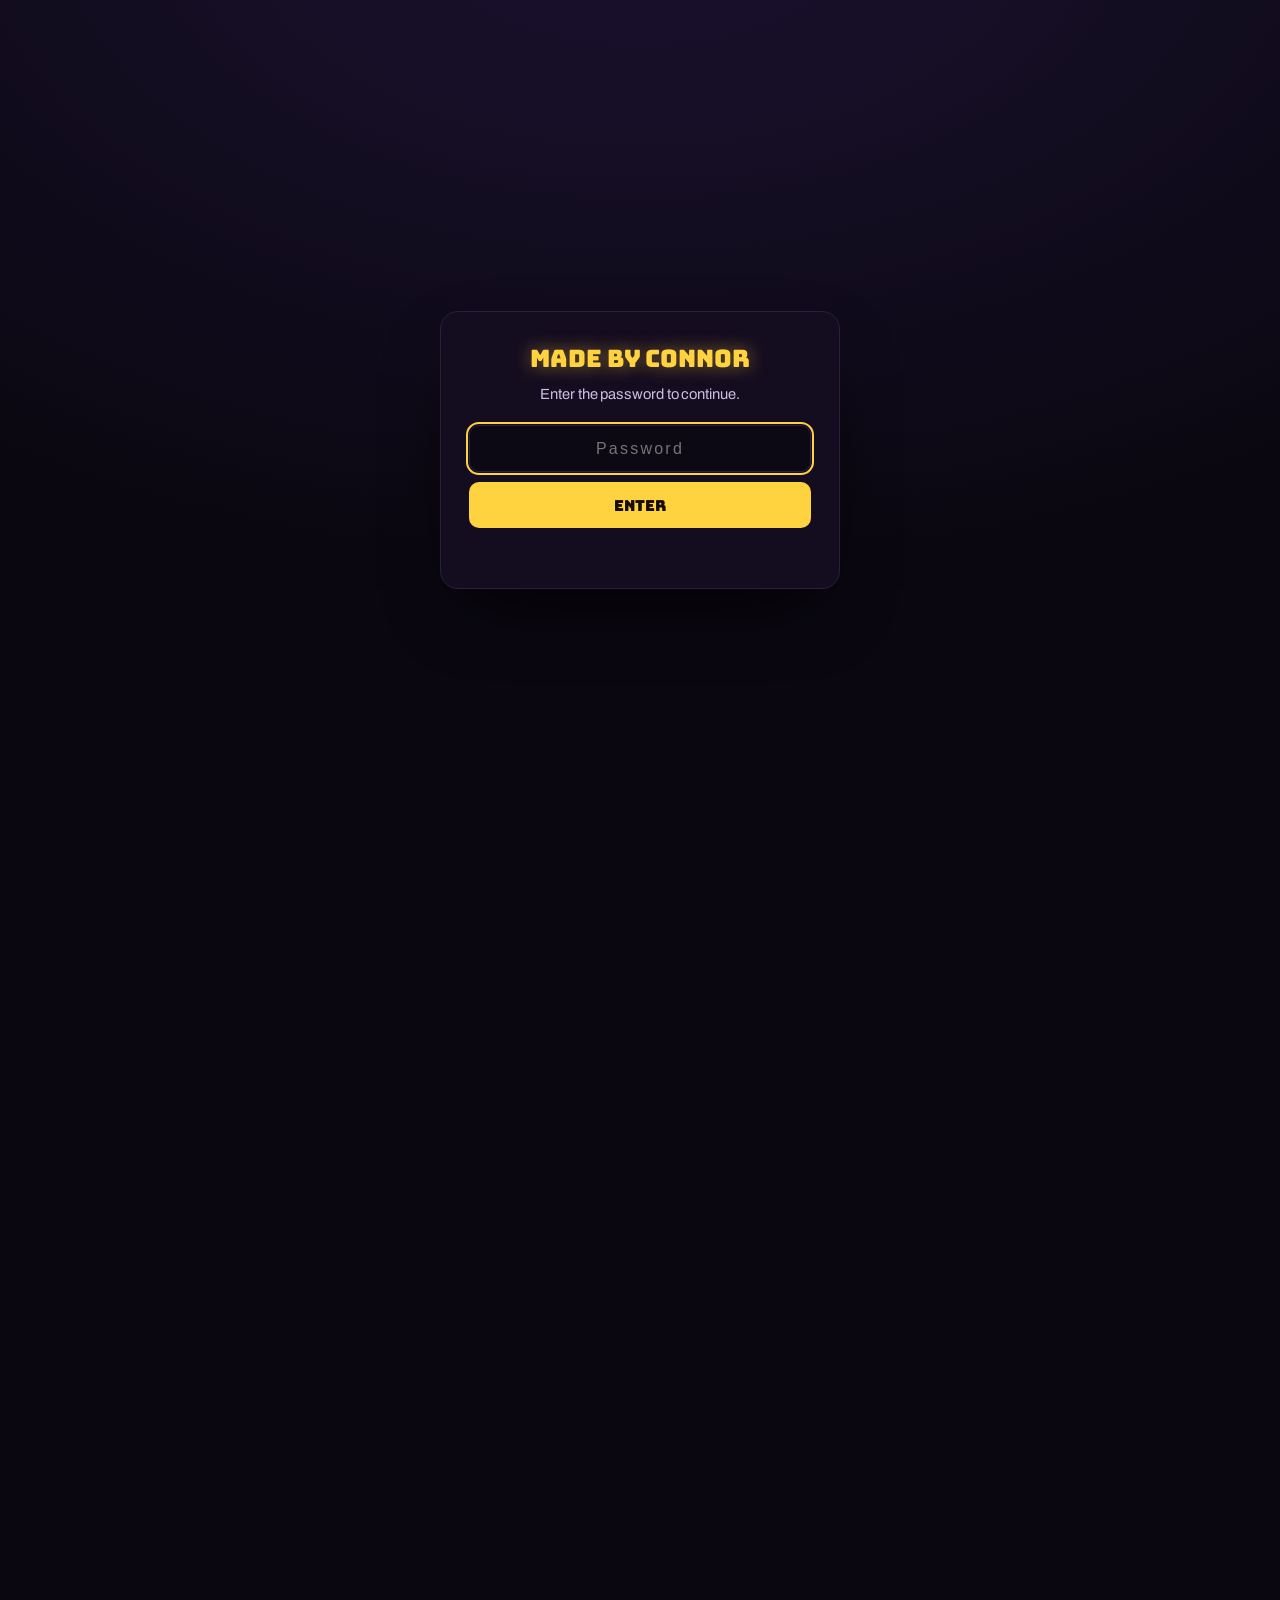
==== commit 2375423f: "Add site password gate, scrub personal data, move big assets to Releases Security / privacy: - Site-" ====
--- a/index.html
+++ b/index.html
@@ -1,6 +1,7 @@
 <!DOCTYPE html>
 <html lang="en">
 <head>
+  <script src="gate.js"></script>
   <meta charset="UTF-8" />
   <meta name="viewport" content="width=device-width, initial-scale=1.0" />
   <title>Made by Connor — the arcade</title>
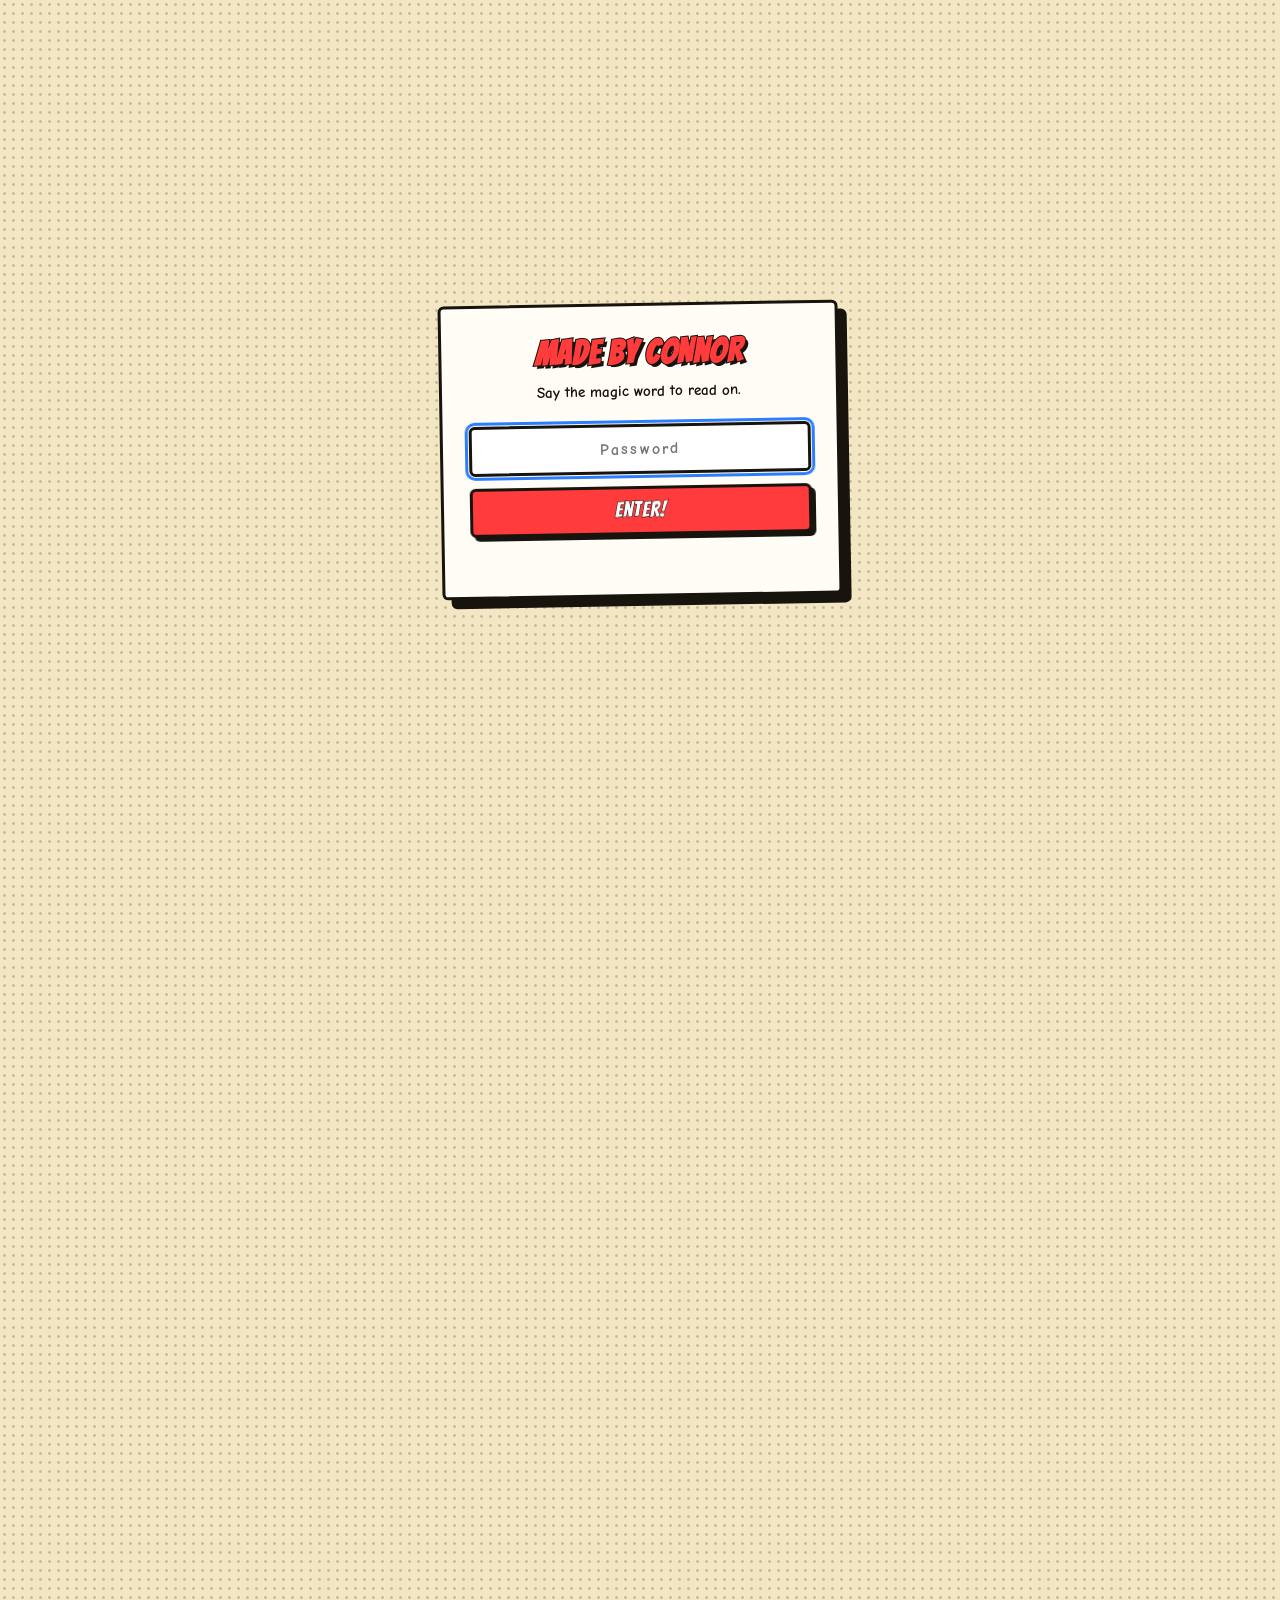
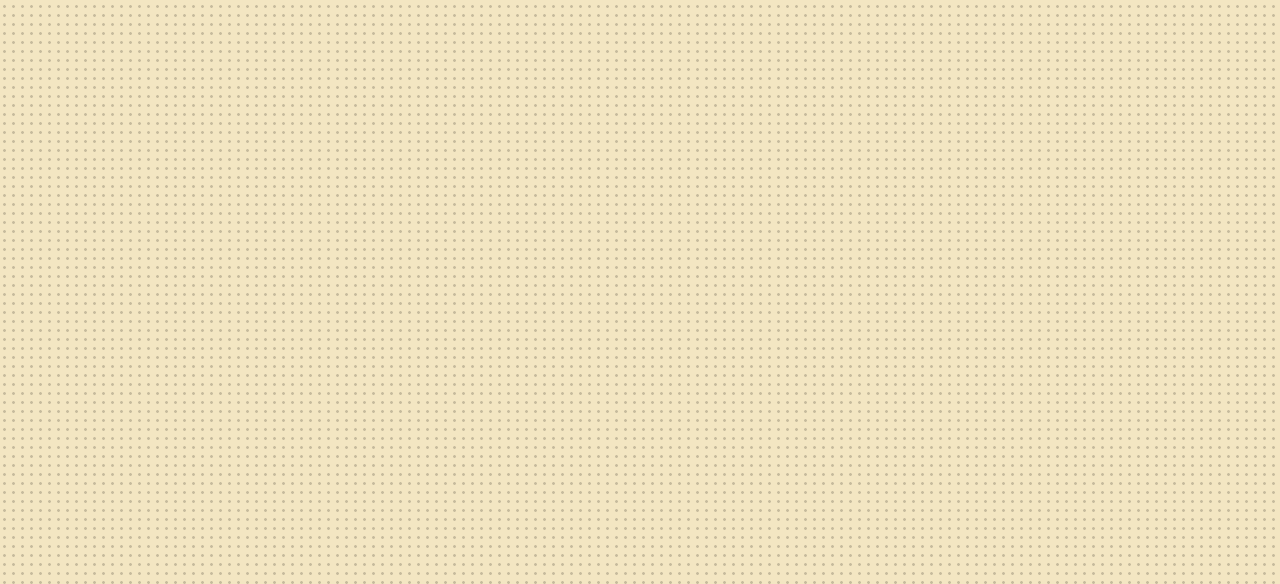
==== commit a1ffe594: "Redesign as a comic book; gate re-prompts on refresh - New visual world: cream newsprint + Ben-Day h" ====
--- a/index.html
+++ b/index.html
@@ -4,10 +4,10 @@
   <script src="gate.js"></script>
   <meta charset="UTF-8" />
   <meta name="viewport" content="width=device-width, initial-scale=1.0" />
-  <title>Made by Connor — the arcade</title>
-  <meta name="description" content="An arcade of the things Connor Corkum has built. Step up to a cabinet and press play." />
-  <meta name="color-scheme" content="dark" />
-  <meta name="theme-color" content="#0a0710" />
+  <title>Made by Connor — the collection</title>
+  <meta name="description" content="A comic-book collection of the things Connor Corkum has built. Flip through the panels and dive in." />
+  <meta name="color-scheme" content="light" />
+  <meta name="theme-color" content="#f3e6c2" />
 
   <link rel="icon" href="favicon.svg" type="image/svg+xml" />
 
@@ -18,25 +18,26 @@
 
   <link rel="preconnect" href="https://fonts.googleapis.com" />
   <link rel="preconnect" href="https://fonts.gstatic.com" crossorigin />
-  <link href="https://fonts.googleapis.com/css2?family=Bungee&family=Archivo:wght@400;500;600;700;800;900&display=swap" rel="stylesheet" />
+  <link href="https://fonts.googleapis.com/css2?family=Bangers&family=Comic+Neue:ital,wght@0,400;0,700;1,700&display=swap" rel="stylesheet" />
 
   <link rel="stylesheet" href="styles.css" />
 </head>
 <body>
 
 <!--
-  DIRECTION CONTRACT — "MADE BY CONNOR" arcade hub
-  THESIS: The hub is an arcade hall, not a portfolio grid. Each project is a lit
-    cabinet you walk up to and press PLAY. Refuses the uniform icon+heading+text card wall.
-  OWN-WORLD: Deep purple-black hall; six distinct neon accents; Bungee marquee lettering;
-    coin-gold chrome; CRT scanlines + a perspective floor grid; authored pixel-emblem screens;
-    physical controls (PLAY buttons, status LEDs). Full neon always; only the LED + button
-    copy signal whether a cabinet is plugged in yet.
-  STORY: Visitor reads the "MADE BY CONNOR" marquee -> understands it's an arcade of built
-    things -> scans glowing cabinets (each proving what it is) -> presses PLAY to launch one.
-  FIRST VIEWPORT: Full-bleed dark hall; centered neon marquee + subtitle + live cabinet count;
-    the AweCrap flagship cabinet begins glowing immediately below in an asymmetric bento.
-  FORM: Arcade cabinet wall / bento of cabinets. (User-pinned world: "Bold arcade".)
+  DIRECTION CONTRACT — "MADE BY CONNOR" comic-book collection
+  THESIS: The hub is a comic-book page, not a portfolio grid. Each project is a
+    hand-inked panel with a caption box, a speech bubble, and a bold action button.
+    Refuses the uniform icon+heading+text card wall and the dark-neon default.
+  OWN-WORLD: Cream newsprint with Ben-Day halftone dots; thick black ink outlines;
+    hard black offset shadows (authentic pop-art); pop primaries + six panel accents;
+    Bangers display lettering, Comic Neue dialogue; caption boxes, speech bubbles, and
+    a jagged "burst" behind the title. Emblems re-inked with black outlines.
+  STORY: Reader lands on the "MADE BY CONNOR" splash panel -> reads it's a collection of
+    built things -> scans the panels (each proving what it is) -> hits the action button.
+  FIRST VIEWPORT: Splash panel up top (huge Bangers title in a burst + caption stats);
+    the AweCrap flagship panel leads an asymmetric comic grid immediately below.
+  FORM: Comic-book page / panel grid. (User-pinned world: "Comic book art style".)
   FINISH: unreviewed and undocumented is unfinished; this build ends with the finish review, the verdict, and DESIGN.md
 -->
 
@@ -57,11 +58,11 @@
       <span class="marquee__pre">MADE&nbsp;BY</span>
       <h1 class="marquee__name">CONNOR</h1>
     </div>
-    <p class="marquee__sub">An arcade of the things I&rsquo;ve built. Step up to a cabinet and press&nbsp;play.</p>
+    <p class="marquee__sub">A collection of the things I&rsquo;ve built. Every project&rsquo;s a story &mdash; flip through the panels and dive&nbsp;in.</p>
     <div class="marquee__meta" role="list">
-      <span class="chip" role="listitem"><b>6</b>&nbsp;cabinets</span>
-      <span class="chip chip--live" role="listitem"><i class="led"></i><span data-online-count>0</span>&nbsp;online</span>
-      <span class="chip chip--coin" role="listitem"><span class="coin">◉</span>&nbsp;insert&nbsp;coin</span>
+      <span class="chip" role="listitem"><b>6</b>&nbsp;stories</span>
+      <span class="chip chip--live" role="listitem"><i class="led"></i><span data-online-count>0</span>&nbsp;live</span>
+      <span class="chip chip--coin" role="listitem"><span class="coin">★</span>&nbsp;dig&nbsp;in</span>
     </div>
   </header>
 
@@ -99,7 +100,7 @@
         <h2 class="cab__title">AweCrap</h2>
         <p class="cab__tagline">Purgatory&rsquo;s casino. You bet with your life &mdash; and you&rsquo;re bleeding the whole time.</p>
         <ul class="cab__stats"><li>5 acts</li><li>127 cards</li><li>5 bosses</li></ul>
-        <span class="cab__cta"><span class="cab__ctatxt">Insert&nbsp;coin</span><svg class="cab__arrow" viewBox="0 0 24 24" aria-hidden="true"><path d="M5 12h13M13 6l6 6-6 6" fill="none" stroke="currentColor" stroke-width="2.4" stroke-linecap="round" stroke-linejoin="round"/></svg></span>
+        <span class="cab__cta"><span class="cab__ctatxt">Coming&nbsp;soon</span><svg class="cab__arrow" viewBox="0 0 24 24" aria-hidden="true"><path d="M5 12h13M13 6l6 6-6 6" fill="none" stroke="currentColor" stroke-width="2.4" stroke-linecap="round" stroke-linejoin="round"/></svg></span>
       </div>
     </a>
 
@@ -123,7 +124,7 @@
         <h2 class="cab__title">Metanoia</h2>
         <p class="cab__tagline">A quiet game about noticing. A grey day blooms back into colour, one letter at a time.</p>
         <ul class="cab__stats"><li>3 letters</li><li>1 grey day</li></ul>
-        <span class="cab__cta"><span class="cab__ctatxt">Insert&nbsp;coin</span><svg class="cab__arrow" viewBox="0 0 24 24" aria-hidden="true"><path d="M5 12h13M13 6l6 6-6 6" fill="none" stroke="currentColor" stroke-width="2.4" stroke-linecap="round" stroke-linejoin="round"/></svg></span>
+        <span class="cab__cta"><span class="cab__ctatxt">Coming&nbsp;soon</span><svg class="cab__arrow" viewBox="0 0 24 24" aria-hidden="true"><path d="M5 12h13M13 6l6 6-6 6" fill="none" stroke="currentColor" stroke-width="2.4" stroke-linecap="round" stroke-linejoin="round"/></svg></span>
       </div>
     </a>
 
@@ -149,7 +150,7 @@
         <h2 class="cab__title">MTTD</h2>
         <p class="cab__tagline">Five era-authentic machines that control your Spotify. The machine <em>is</em> the interface.</p>
         <ul class="cab__stats"><li>5 devices</li></ul>
-        <span class="cab__cta"><span class="cab__ctatxt">Insert&nbsp;coin</span><svg class="cab__arrow" viewBox="0 0 24 24" aria-hidden="true"><path d="M5 12h13M13 6l6 6-6 6" fill="none" stroke="currentColor" stroke-width="2.4" stroke-linecap="round" stroke-linejoin="round"/></svg></span>
+        <span class="cab__cta"><span class="cab__ctatxt">Coming&nbsp;soon</span><svg class="cab__arrow" viewBox="0 0 24 24" aria-hidden="true"><path d="M5 12h13M13 6l6 6-6 6" fill="none" stroke="currentColor" stroke-width="2.4" stroke-linecap="round" stroke-linejoin="round"/></svg></span>
       </div>
     </a>
 
@@ -172,7 +173,7 @@
         <h2 class="cab__title">The Counter</h2>
         <p class="cab__tagline">Snap the list on your fridge &rarr; it reads it, sorts chores from shopping, and hands you a deli-ticket board to tap off as you go.</p>
         <ul class="cab__stats"><li>Photo &rarr; list</li><li>Works offline</li></ul>
-        <span class="cab__cta"><span class="cab__ctatxt">Insert&nbsp;coin</span><svg class="cab__arrow" viewBox="0 0 24 24" aria-hidden="true"><path d="M5 12h13M13 6l6 6-6 6" fill="none" stroke="currentColor" stroke-width="2.4" stroke-linecap="round" stroke-linejoin="round"/></svg></span>
+        <span class="cab__cta"><span class="cab__ctatxt">Coming&nbsp;soon</span><svg class="cab__arrow" viewBox="0 0 24 24" aria-hidden="true"><path d="M5 12h13M13 6l6 6-6 6" fill="none" stroke="currentColor" stroke-width="2.4" stroke-linecap="round" stroke-linejoin="round"/></svg></span>
       </div>
     </a>
 
@@ -199,7 +200,7 @@
         <h2 class="cab__title">DayTrader</h2>
         <p class="cab__tagline">A small, honest day-trading bot. Costs always modelled, buy-and-hold always the bar, kill-switch always on.</p>
         <ul class="cab__stats"><li>Backtest</li><li>Paper</li><li>Live</li></ul>
-        <span class="cab__cta"><span class="cab__ctatxt">Insert&nbsp;coin</span><svg class="cab__arrow" viewBox="0 0 24 24" aria-hidden="true"><path d="M5 12h13M13 6l6 6-6 6" fill="none" stroke="currentColor" stroke-width="2.4" stroke-linecap="round" stroke-linejoin="round"/></svg></span>
+        <span class="cab__cta"><span class="cab__ctatxt">Coming&nbsp;soon</span><svg class="cab__arrow" viewBox="0 0 24 24" aria-hidden="true"><path d="M5 12h13M13 6l6 6-6 6" fill="none" stroke="currentColor" stroke-width="2.4" stroke-linecap="round" stroke-linejoin="round"/></svg></span>
       </div>
     </a>
 
@@ -223,7 +224,7 @@
         <h2 class="cab__title">Home Hub</h2>
         <p class="cab__tagline">Time, weather, tasks and groceries on one calm screen &mdash; with a full-screen ambient TV mode.</p>
         <ul class="cab__stats"><li>Time</li><li>Weather</li><li>Tasks</li></ul>
-        <span class="cab__cta"><span class="cab__ctatxt">Insert&nbsp;coin</span><svg class="cab__arrow" viewBox="0 0 24 24" aria-hidden="true"><path d="M5 12h13M13 6l6 6-6 6" fill="none" stroke="currentColor" stroke-width="2.4" stroke-linecap="round" stroke-linejoin="round"/></svg></span>
+        <span class="cab__cta"><span class="cab__ctatxt">Coming&nbsp;soon</span><svg class="cab__arrow" viewBox="0 0 24 24" aria-hidden="true"><path d="M5 12h13M13 6l6 6-6 6" fill="none" stroke="currentColor" stroke-width="2.4" stroke-linecap="round" stroke-linejoin="round"/></svg></span>
       </div>
     </a>
 
--- a/styles.css
+++ b/styles.css
@@ -1,168 +1,150 @@
 /* =========================================================================
-   MADE BY CONNOR — arcade hub
-   A dark neon arcade hall. Six cabinets, each with its own accent, wait to be
-   plugged in. Full neon always; the LED + button copy carry the online state.
+   MADE BY CONNOR — comic-book collection
+   Cream newsprint + Ben-Day halftone, thick ink outlines, hard offset shadows,
+   pop primaries, caption boxes and speech bubbles. Each project is a comic panel.
    ========================================================================= */
 
 :root {
-  /* hall */
-  --bg:        #0a0710;
-  --bg-2:      #0f0a18;
-  --panel:     #140d20;
-  --panel-2:   #180f26;
-  --edge:      #2a1f3d;
-  --edge-soft: #221833;
-
-  /* ink */
-  --ink:       #f6f1ff;
-  --ink-dim:   #cdbfe4;   /* ~7:1 on --panel */
-  --ink-mute:  #9d8cbb;   /* ~4.7:1 on --panel */
-
-  /* shared chrome */
-  --coin:      #ffd23f;
-  --coin-deep: #f0a81e;
-
-  /* type */
-  --display: "Bungee", ui-sans-serif, system-ui, sans-serif;
-  --sans:    "Archivo", ui-sans-serif, system-ui, -apple-system, "Segoe UI", sans-serif;
-
-  /* geometry */
-  --r-cab: 20px;
-  --r-sm: 11px;
-  --gutter: clamp(14px, 1.6vw, 22px);
-
-  /* depth */
-  --lift: 0 18px 40px -18px rgba(0,0,0,.85), 0 6px 14px -8px rgba(0,0,0,.7);
+  /* ---- paper & ink ---- */
+  --paper:     #f3e6c2;
+  --paper-2:   #ecdcac;
+  --panel:     #fffdf6;   /* white-ish panel interior */
+  --ink:       #17130d;
+  --ink-2:     #2c2519;
+
+  /* ---- pop primaries ---- */
+  --pop-red:    #ff3b3b;
+  --pop-yellow: #ffd23f;
+  --pop-blue:   #2b7fff;
+
+  --halftone: rgba(23,19,13,.20);
+
+  /* ---- type ---- */
+  --display: "Bangers", ui-sans-serif, system-ui, sans-serif;
+  --dialog:  "Comic Neue", ui-sans-serif, system-ui, "Segoe UI", sans-serif;
+
+  /* ---- ink system ---- */
+  --w: 3px;               /* standard ink line weight */
+  --w-hair: 2px;
+  --r: 5px;               /* panels are near-square */
+  --sh: 7px 7px 0 var(--ink);
+  --sh-lg: 11px 11px 0 var(--ink);
+  --sh-sm: 3px 3px 0 var(--ink);
+
+  --gutter: clamp(14px, 1.7vw, 24px);
+  --ease: cubic-bezier(.2,.8,.2,1);
 }
 
 * { box-sizing: border-box; }
-
 html { -webkit-text-size-adjust: 100%; }
 
 body {
   margin: 0;
   min-height: 100svh;
-  background: var(--bg);
   color: var(--ink);
-  font-family: var(--sans);
+  font-family: var(--dialog);
   font-size: clamp(15px, 1.05vw, 17px);
+  font-weight: 700;
   line-height: 1.5;
-  letter-spacing: -0.006em;
+  background-color: var(--paper);
+  background-image: radial-gradient(var(--halftone) 1.3px, transparent 1.5px);
+  background-size: 9px 9px;
   -webkit-font-smoothing: antialiased;
   overflow-x: hidden;
 }
 
-::selection { background: var(--coin); color: #1a1206; }
-
+::selection { background: var(--pop-yellow); color: var(--ink); }
 a { color: inherit; text-decoration: none; }
 
-/* =========================================================================
-   AMBIENT HALL — glows, perspective floor, scanlines, vignette
-   ========================================================================= */
-.hall { position: fixed; inset: 0; z-index: 0; pointer-events: none; overflow: hidden;
-  background:
-    radial-gradient(120% 80% at 50% -10%, #1b1230 0%, var(--bg-2) 42%, var(--bg) 78%);
-}
-.hall__glow { position: absolute; width: 60vmax; height: 60vmax; border-radius: 50%;
-  filter: blur(30px); opacity: .5; mix-blend-mode: screen; }
-.hall__glow--a { top: -22vmax; left: -14vmax;
-  background: radial-gradient(circle, rgba(255,59,92,.28), transparent 60%); }
-.hall__glow--b { bottom: -26vmax; right: -16vmax;
-  background: radial-gradient(circle, rgba(37,208,255,.24), transparent 60%); }
-
-/* perspective floor grid receding to the horizon */
-.hall__floor {
-  position: absolute; left: -30%; right: -30%; bottom: 0; height: 46vh;
-  background-image:
-    linear-gradient(to right, rgba(155,140,255,.30) 1px, transparent 1px),
-    linear-gradient(to top,   rgba(155,140,255,.30) 1px, transparent 1px);
-  background-size: 4.2vmax 4.2vmax;
-  transform: perspective(46vh) rotateX(70deg);
-  transform-origin: bottom center;
-  mask-image: linear-gradient(to top, #000 2%, transparent 82%);
-  -webkit-mask-image: linear-gradient(to top, #000 2%, transparent 82%);
-  opacity: .5;
-  animation: floor 7s linear infinite;
-}
-@keyframes floor { to { background-position: 0 4.2vmax, 0 4.2vmax; } }
-
-.hall__scan { position: absolute; inset: 0; opacity: .5; mix-blend-mode: overlay;
-  background: repeating-linear-gradient(to bottom, rgba(0,0,0,.34) 0 1px, transparent 1px 3px); }
-.hall__vignette { position: absolute; inset: 0;
-  background: radial-gradient(130% 100% at 50% 42%, transparent 52%, rgba(0,0,0,.62) 100%); }
-
-/* =========================================================================
-   LAYOUT
-   ========================================================================= */
+/* reusable inked (outlined) display text */
+.inked {
+  font-family: var(--display);
+  -webkit-text-stroke: 2.5px var(--ink);
+  paint-order: stroke fill;
+  text-shadow: var(--sh-sm);
+}
+
 .wrap {
   position: relative; z-index: 1;
   width: min(1180px, 92vw);
   margin-inline: auto;
-  padding: clamp(28px, 6vh, 68px) 0 clamp(40px, 8vh, 96px);
-}
-
-/* =========================================================================
-   MARQUEE
-   ========================================================================= */
-.marquee { text-align: center; margin-bottom: clamp(30px, 5vh, 58px); }
-
-.marquee__sign { display: inline-flex; flex-direction: column; align-items: center; gap: .1em;
-  padding: clamp(14px, 2vw, 26px) clamp(22px, 4vw, 48px);
-  border-radius: 22px;
-  background: linear-gradient(#160e24, #0f0919);
-  border: 1px solid var(--edge);
-  box-shadow: var(--lift), inset 0 0 0 1px rgba(255,255,255,.03), inset 0 1px 0 rgba(255,255,255,.06);
-}
+  padding: clamp(24px, 5vh, 56px) 0 clamp(40px, 8vh, 92px);
+}
+
+/* =========================================================================
+   SPLASH PANEL (marquee)
+   ========================================================================= */
+.marquee {
+  position: relative;
+  text-align: center;
+  margin-bottom: clamp(26px, 4.5vh, 52px);
+  border: var(--w) solid var(--ink);
+  border-radius: var(--r);
+  box-shadow: var(--sh);
+  background: var(--pop-yellow);
+  overflow: hidden;
+  padding: clamp(26px, 5vw, 54px) clamp(20px, 4vw, 44px) clamp(24px, 4vw, 40px);
+}
+/* rotating sunburst behind the title */
+.marquee::before {
+  content: ""; position: absolute; inset: -60%; z-index: 0;
+  background: repeating-conic-gradient(from 0deg at 50% 50%,
+    #ffd845 0deg 6deg, #ffc21f 6deg 12deg);
+  animation: sunspin 90s linear infinite;
+}
+/* halftone wash on top of the rays */
+.marquee::after {
+  content: ""; position: absolute; inset: 0; z-index: 0; pointer-events: none;
+  background-image: radial-gradient(rgba(23,19,13,.16) 1.4px, transparent 1.6px);
+  background-size: 11px 11px;
+  mix-blend-mode: multiply; opacity: .5;
+}
+.marquee > * { position: relative; z-index: 1; }
+@keyframes sunspin { to { transform: rotate(360deg); } }
+
+.marquee__sign { display: inline-flex; flex-direction: column; align-items: center; gap: .18em; }
 .marquee__pre {
-  font-family: var(--display);
-  font-size: clamp(.8rem, 2.4vw, 1.35rem);
-  letter-spacing: .12em;
-  color: var(--coin);
-  text-shadow: 0 0 14px rgba(255,210,63,.55);
+  font-family: var(--dialog); font-weight: 700; text-transform: uppercase;
+  font-size: clamp(.85rem, 2.4vw, 1.4rem); letter-spacing: .1em;
+  color: var(--pop-yellow); background: var(--ink);
+  padding: .18em .8em; border-radius: 4px; transform: rotate(-2deg);
+  box-shadow: var(--sh-sm);
 }
 .marquee__name {
-  margin: 0;
-  font-family: var(--display);
-  font-size: clamp(3.1rem, 13vw, 8.2rem);
-  line-height: .9;
-  letter-spacing: .01em;
-  color: #fff;
-  text-shadow:
-    0 0 4px rgba(255,255,255,.6),
-    0 0 22px rgba(124,196,255,.55),
-    0 0 46px rgba(124,120,255,.45),
-    0 6px 0 rgba(0,0,0,.35);
+  margin: 0; font-family: var(--display); line-height: .86;
+  font-size: clamp(3.4rem, 15vw, 9rem); letter-spacing: .02em;
+  color: var(--pop-red);
+  -webkit-text-stroke: clamp(3px, .7vw, 6px) var(--ink);
+  paint-order: stroke fill;
+  text-shadow: 6px 6px 0 var(--ink);
 }
 .marquee__sub {
-  max-width: 34ch; margin: clamp(16px, 2.4vh, 26px) auto 0;
-  color: var(--ink-dim); font-size: clamp(1rem, 1.5vw, 1.18rem); font-weight: 500;
-  text-wrap: balance;
+  max-width: 40ch; margin: clamp(14px, 2.2vh, 22px) auto 0;
+  font-size: clamp(1rem, 1.5vw, 1.2rem); color: var(--ink);
+  background: var(--panel); border: var(--w-hair) solid var(--ink); border-radius: 8px;
+  padding: .5em .9em; box-shadow: var(--sh-sm); text-wrap: balance;
 }
 
 .marquee__meta { display: flex; flex-wrap: wrap; gap: 10px; justify-content: center;
-  margin-top: clamp(18px, 2.6vh, 28px); }
+  margin-top: clamp(14px, 2.2vh, 22px); }
 .chip {
   display: inline-flex; align-items: center; gap: .5ch;
-  font-size: .74rem; font-weight: 700; letter-spacing: .14em; text-transform: uppercase;
-  color: var(--ink-dim);
-  padding: .5em .85em; border-radius: 999px;
-  background: rgba(255,255,255,.04); border: 1px solid var(--edge-soft);
-}
-.chip b { color: var(--ink); font-weight: 800; }
-.chip--coin { color: var(--coin); border-color: rgba(255,210,63,.32); }
-.chip--coin .coin { animation: blink 1.15s steps(2, jump-none) infinite; }
-.chip--live .led { --led:#ff5470; }
-.chip[data-online-count]:not([data-online-count="0"]) { --led:#37e29a; }
-@keyframes blink { 50% { opacity: .18; } }
-
-/* status LED (shared) */
-.led { width: .62em; height: .62em; border-radius: 50%;
-  background: var(--led, #ff5470);
-  box-shadow: 0 0 8px var(--led, #ff5470), inset 0 0 0 1px rgba(255,255,255,.4);
-  flex: none; }
-
-/* =========================================================================
-   CABINET WALL — asymmetric bento
+  font-family: var(--dialog); font-weight: 700; text-transform: uppercase;
+  font-size: .8rem; letter-spacing: .05em; color: var(--ink);
+  background: var(--panel); border: var(--w-hair) solid var(--ink); border-radius: 6px;
+  padding: .32em .7em; box-shadow: var(--sh-sm);
+}
+.chip b { font-family: var(--display); -webkit-text-stroke: .5px var(--ink); font-size: 1.15em; }
+.chip--coin { background: var(--ink); color: var(--pop-yellow); }
+.chip--coin .coin { animation: blink 1.1s steps(2, jump-none) infinite; }
+.chip--live .led { --led: var(--pop-red); }
+@keyframes blink { 50% { opacity: .25; } }
+
+.led { width: .7em; height: .7em; border-radius: 50%;
+  background: var(--led, var(--pop-red)); border: 2px solid var(--ink); flex: none; }
+
+/* =========================================================================
+   PANEL GRID (bento)
    ========================================================================= */
 .wall {
   display: grid;
@@ -181,157 +163,153 @@
 .cab--wide[data-accent="daytrader"] { grid-area: day; }
 .cab[data-accent="homehub"]         { grid-area: hub; }
 
-/* per-project accents */
-.cab[data-accent="awecrap"]   { --a:#ff3b5c; }
-.cab[data-accent="metanoia"]  { --a:#37e29a; }
-.cab[data-accent="mttd"]      { --a:#ffb02e; }
-.cab[data-accent="counter"]   { --a:#ff5cae; }
-.cab[data-accent="daytrader"] { --a:#25d0ff; }
-.cab[data-accent="homehub"]   { --a:#9b8cff; }
-
-/* =========================================================================
-   CABINET
+/* per-project accents (pop versions) */
+.cab[data-accent="awecrap"]   { --a:#ff3344; }
+.cab[data-accent="metanoia"]  { --a:#2ec46b; }
+.cab[data-accent="mttd"]      { --a:#ff9f1c; }
+.cab[data-accent="counter"]   { --a:#ff4fa3; }
+.cab[data-accent="daytrader"] { --a:#26b3ff; }
+.cab[data-accent="homehub"]   { --a:#9a7bff; }
+
+/* =========================================================================
+   PANEL
    ========================================================================= */
 .cab {
-  --a-ink: color-mix(in oklab, var(--a) 26%, var(--ink));
-  position: relative;
+  position: relative; isolation: isolate;
   display: flex; flex-direction: column;
-  border-radius: var(--r-cab);
-  padding: 14px;
-  background:
-    linear-gradient(155deg,
-      color-mix(in oklab, var(--a) 12%, var(--panel)),
-      var(--panel-2) 62%);
-  border: 1px solid color-mix(in oklab, var(--a) 34%, var(--edge));
-  box-shadow: var(--lift);
+  background: var(--panel);
+  border: var(--w) solid var(--ink);
+  border-radius: var(--r);
+  box-shadow: var(--sh);
   overflow: hidden;
-  isolation: isolate;
-  transition: transform .32s cubic-bezier(.16,.84,.32,1),
-              box-shadow .32s cubic-bezier(.16,.84,.32,1),
-              border-color .32s ease;
-  will-change: transform;
-}
-/* neon edge bloom */
-.cab::before {
-  content: ""; position: absolute; inset: 0; border-radius: inherit; z-index: -1;
-  padding: 1px;
-  background: linear-gradient(150deg, color-mix(in oklab, var(--a) 70%, transparent), transparent 55%);
-  -webkit-mask: linear-gradient(#000 0 0) content-box, linear-gradient(#000 0 0);
-  -webkit-mask-composite: xor; mask-composite: exclude;
-  opacity: .8;
-}
-/* corner glow that intensifies on hover */
-.cab::after {
-  content: ""; position: absolute; z-index: -2; inset: -1px; border-radius: inherit;
-  box-shadow: 0 0 0 0 color-mix(in oklab, var(--a) 60%, transparent);
-  opacity: 0; transition: opacity .32s ease;
-}
-
+  transition: transform .13s var(--ease), box-shadow .13s var(--ease);
+}
 .cab:hover, .cab:focus-visible {
-  transform: translateY(-6px);
-  border-color: color-mix(in oklab, var(--a) 62%, var(--edge));
-  box-shadow: var(--lift),
-              0 0 0 1px color-mix(in oklab, var(--a) 45%, transparent),
-              0 20px 50px -20px color-mix(in oklab, var(--a) 70%, transparent);
-  outline: none;
-}
-.cab:focus-visible { box-shadow: var(--lift), 0 0 0 3px color-mix(in oklab, var(--a) 80%, transparent); }
-
-/* ---- screen ---- */
+  transform: translate(-2px, -3px);
+  box-shadow: var(--sh-lg);
+  outline: none; z-index: 3;
+}
+.cab:focus-visible { box-shadow: var(--sh-lg), 0 0 0 3px var(--pop-blue); }
+.cab:active { transform: translate(2px, 2px); box-shadow: var(--sh-sm); }
+
+/* ---- hero panel: the emblem screen grows to fill ---- */
 .cab__screen {
   position: relative; flex: none;
   display: grid; place-items: center;
   aspect-ratio: 16 / 7;
-  border-radius: var(--r-sm);
-  background:
-    radial-gradient(120% 130% at 50% 0%, color-mix(in oklab, var(--a) 20%, #0b0712), #070510 72%);
-  border: 1px solid color-mix(in oklab, var(--a) 22%, #000);
-  box-shadow: inset 0 0 22px rgba(0,0,0,.7), inset 0 0 0 1px rgba(255,255,255,.02);
+  background: color-mix(in srgb, var(--a) 16%, #fff);
+  border-bottom: var(--w) solid var(--ink);
   overflow: hidden;
 }
-/* faint scanline inside each screen */
+/* colored halftone shading over the screen */
 .cab__screen::before {
-  content: ""; position: absolute; inset: 0; opacity: .5; pointer-events: none;
-  background: repeating-linear-gradient(to bottom, rgba(0,0,0,.35) 0 1px, transparent 1px 3px);
+  content: ""; position: absolute; inset: 0; pointer-events: none;
+  background-image: radial-gradient(color-mix(in srgb, var(--a) 60%, var(--ink)) 1.5px, transparent 1.7px);
+  background-size: 10px 10px;
+  -webkit-mask-image: linear-gradient(135deg, #000, transparent 62%);
+  mask-image: linear-gradient(135deg, #000, transparent 62%);
+  opacity: .5;
 }
 .emblem {
-  width: 42%; max-width: 108px; height: auto;
-  color: var(--a);
-  filter: drop-shadow(0 0 10px color-mix(in oklab, var(--a) 65%, transparent));
-  transition: transform .4s cubic-bezier(.16,.84,.32,1);
-}
-.cab:hover .emblem { transform: scale(1.07) rotate(-2deg); }
-.cab__glare {
-  position: absolute; inset: 0; pointer-events: none;
-  background: linear-gradient(120deg, transparent 30%, rgba(255,255,255,.09) 46%, transparent 60%);
-  transform: translateX(-120%);
-}
-.cab:hover .cab__glare { animation: glare .7s ease; }
-@keyframes glare { to { transform: translateX(120%); } }
-
-/* hero: let the screen grow to fill the tall cell so no void opens below the text */
+  width: 40%; max-width: 118px; height: auto; position: relative; z-index: 1;
+  filter:
+    drop-shadow(2px 0 0 var(--ink)) drop-shadow(-2px 0 0 var(--ink))
+    drop-shadow(0 2px 0 var(--ink)) drop-shadow(0 -2px 0 var(--ink))
+    drop-shadow(3px 4px 0 rgba(23,19,13,.25));
+  transition: transform .18s var(--ease);
+}
+.cab:hover .emblem { transform: scale(1.06) rotate(-3deg); }
+
 .cab--hero .cab__screen { flex: 1 1 auto; aspect-ratio: auto; min-height: 240px; }
 .cab--hero .cab__plate { flex: 0 0 auto; }
-.cab--hero .emblem { width: 34%; max-width: 172px; }
+.cab--hero .emblem { width: 34%; max-width: 180px; }
 .cab--tall .cab__screen { aspect-ratio: 5 / 4; }
 .cab--tall .cab__plate { flex: 0 0 auto; }
 
-/* ---- plate (text) ---- */
-.cab__plate { display: flex; flex-direction: column; flex: 1 1 auto; padding: 15px 8px 8px; gap: 9px; }
-.cab__head { display: flex; align-items: center; justify-content: space-between; gap: 10px; }
+/* ---- hover "burst" (repurposed glare span) ---- */
+.cab__glare {
+  position: absolute; top: -14px; right: -14px; z-index: 2;
+  width: 74px; height: 74px; pointer-events: none;
+  background: var(--pop-yellow);
+  border: 0;
+  clip-path: polygon(50% 0,61% 22%,84% 12%,79% 37%,100% 50%,79% 63%,84% 88%,61% 78%,50% 100%,39% 78%,16% 88%,21% 63%,0 50%,21% 37%,16% 12%,39% 22%);
+  filter: drop-shadow(0 0 0 var(--ink));
+  transform: scale(0) rotate(-30deg); opacity: 0;
+  transition: transform .18s var(--ease), opacity .18s var(--ease);
+}
+.cab:hover .cab__glare { transform: scale(1) rotate(0deg); opacity: 1; }
+
+/* ---- plate ---- */
+.cab__plate { display: flex; flex-direction: column; flex: 1 1 auto; gap: 10px; padding: 14px 14px 15px; }
+.cab__head { display: flex; align-items: flex-start; justify-content: space-between; gap: 10px; }
 .cab__tag {
-  font-size: .66rem; font-weight: 700; letter-spacing: .12em; text-transform: uppercase;
-  color: var(--a-ink);
-}
-.cab__status { display: inline-flex; align-items: center; gap: .5ch;
-  font-size: .6rem; font-weight: 800; letter-spacing: .12em; text-transform: uppercase;
-  color: var(--ink-mute); }
-.cab__status .led { --led:#ff5470; }
+  font-family: var(--dialog); font-weight: 700; text-transform: uppercase;
+  font-size: .66rem; letter-spacing: .04em; color: var(--ink);
+  background: var(--pop-yellow); border: var(--w-hair) solid var(--ink); border-radius: 4px;
+  padding: .28em .55em; box-shadow: var(--sh-sm); transform: rotate(-1.2deg);
+}
+.cab__status { display: inline-flex; align-items: center; gap: .5ch; flex: none;
+  font-family: var(--dialog); font-weight: 700; text-transform: uppercase;
+  font-size: .6rem; letter-spacing: .04em; color: var(--ink-2); }
+.cab__status .led { --led: var(--pop-red); width: .66em; height: .66em; }
 
 .cab__title {
-  margin: 0; font-family: var(--display);
-  font-size: clamp(1.35rem, 2.2vw, 1.9rem); line-height: 1; color: #fff;
-  text-shadow: 0 0 18px color-mix(in oklab, var(--a) 55%, transparent);
-}
-.cab--hero .cab__title { font-size: clamp(2rem, 4vw, 3.1rem); }
-
-.cab__tagline { margin: 0; color: var(--ink-dim); font-size: .95rem; line-height: 1.45; max-width: 46ch; }
-.cab__tagline em { color: var(--ink); font-style: normal; font-weight: 700; }
-.cab--hero .cab__tagline { font-size: 1.06rem; max-width: 40ch; }
-
+  margin: 0; font-family: var(--display); line-height: .96;
+  font-size: clamp(1.5rem, 2.4vw, 2.1rem); letter-spacing: .015em;
+  color: var(--a);
+  -webkit-text-stroke: 1.6px var(--ink); paint-order: stroke fill;
+  text-shadow: 2px 2px 0 var(--ink);
+}
+.cab--hero .cab__title { font-size: clamp(2.2rem, 4.4vw, 3.4rem); -webkit-text-stroke: 2.2px var(--ink); text-shadow: 3px 3px 0 var(--ink); }
+
+/* tagline → speech bubble */
+.cab__tagline {
+  position: relative; margin: 2px 0 0;
+  background: #fff; color: var(--ink); font-weight: 700;
+  font-size: .92rem; line-height: 1.35; max-width: 46ch;
+  border: var(--w-hair) solid var(--ink); border-radius: 12px;
+  padding: .6em .8em; box-shadow: var(--sh-sm);
+}
+.cab__tagline em { font-style: italic; }
+.cab__tagline::before, .cab__tagline::after {
+  content: ""; position: absolute; bottom: -13px; left: 26px; width: 0; height: 0;
+  border: 8px solid transparent;
+}
+.cab__tagline::before { border-top-color: var(--ink); transform: translateY(2px); }
+.cab__tagline::after  { border-top-color: #fff; }
+.cab--hero .cab__tagline { font-size: 1.02rem; max-width: 42ch; }
+
+/* stats → little inked labels */
 .cab__stats { list-style: none; display: flex; flex-wrap: wrap; gap: 6px; margin: 2px 0 0; padding: 0; }
 .cab__stats li {
-  font-size: .66rem; font-weight: 700; letter-spacing: .06em; text-transform: uppercase;
-  color: var(--a-ink);
-  padding: .34em .6em; border-radius: 7px;
-  background: color-mix(in oklab, var(--a) 12%, transparent);
-  border: 1px solid color-mix(in oklab, var(--a) 26%, transparent);
-}
-
-/* ---- CTA button ---- */
+  font-family: var(--dialog); font-weight: 700; text-transform: uppercase;
+  font-size: .62rem; letter-spacing: .03em; color: var(--paper);
+  background: var(--ink); border-radius: 3px; padding: .28em .5em;
+}
+
+/* CTA → comic action button */
 .cab__cta {
   margin-top: auto; align-self: flex-start;
   display: inline-flex; align-items: center; gap: .5ch;
-  font-family: var(--display); font-size: .82rem; letter-spacing: .02em;
-  color: #120a04;
-  padding: .72em 1.05em; border-radius: 11px;
-  background: color-mix(in oklab, var(--a) 82%, #fff);
-  box-shadow: 0 5px 0 color-mix(in oklab, var(--a) 55%, #000),
-              0 10px 22px -8px color-mix(in oklab, var(--a) 70%, transparent);
-  transition: transform .14s ease, box-shadow .14s ease, background .2s ease;
-}
-.cab__arrow { width: 1.05em; height: 1.05em; transition: transform .24s ease; }
-.cab:hover .cab__cta { transform: translateY(2px); box-shadow: 0 3px 0 color-mix(in oklab, var(--a) 55%, #000), 0 8px 18px -8px color-mix(in oklab, var(--a) 70%, transparent); }
+  font-family: var(--display); font-size: 1.05rem; letter-spacing: .04em;
+  color: #fff;
+  -webkit-text-stroke: 1px var(--ink); paint-order: stroke fill;
+  background: var(--a); border: var(--w) solid var(--ink); border-radius: 7px;
+  padding: .3em .8em; box-shadow: var(--sh-sm);
+  transition: transform .1s var(--ease), box-shadow .1s var(--ease);
+}
+.cab__arrow { width: 1em; height: 1em; transition: transform .18s var(--ease); }
+.cab__arrow path { stroke: #fff; }
+.cab:hover .cab__cta { transform: translate(-1px,-1px); box-shadow: 5px 5px 0 var(--ink); }
 .cab:hover .cab__arrow { transform: translateX(3px); }
-.cab:active .cab__cta { transform: translateY(5px); box-shadow: 0 0 0 color-mix(in oklab, var(--a) 55%, #000); }
-
-/* ================= LIVE (plugged-in) state ================= */
-.cab[data-live="true"] .cab__status .led { --led:#37e29a; }
-.cab[data-live="true"] .cab__statustxt::after { content: "Online"; }
+.cab:active .cab__cta { transform: translate(2px,2px); box-shadow: 0 0 0 var(--ink); }
+
+/* ---- live state ---- */
+.cab[data-live="true"] .cab__status .led { --led: var(--pop-blue); background: #23c552; }
 .cab[data-live="true"] .cab__statustxt { font-size: 0; }
-.cab[data-live="true"] .cab__statustxt::after { font-size: .6rem; }
+.cab[data-live="true"] .cab__statustxt::after { font-size: .6rem; content: "Live"; }
 .cab[data-live="true"] .cab__ctatxt { font-size: 0; }
-.cab[data-live="true"] .cab__ctatxt::after { content: "Play"; font-size: .82rem; }
+.cab[data-live="true"] .cab__ctatxt::after { font-size: 1.05rem; content: "Play"; }
 .cab[data-live="true"][data-kind="open"] .cab__ctatxt::after { content: "Open"; }
 .cab[data-live="true"][data-kind="install"] .cab__ctatxt::after { content: "Install"; }
 
@@ -340,59 +318,45 @@
    ========================================================================= */
 .foot {
   display: flex; align-items: center; gap: 12px; justify-content: center;
-  margin-top: clamp(34px, 6vh, 64px); padding-top: 22px;
-  border-top: 1px solid var(--edge-soft);
-  color: var(--ink-mute); text-align: center;
-}
-.foot__mark { color: var(--coin); flex: none; filter: drop-shadow(0 0 8px rgba(255,210,63,.5)); }
-.foot__txt { margin: 0; font-size: .9rem; max-width: 52ch; }
-
-/* =========================================================================
-   TOAST
+  margin-top: clamp(30px, 5vh, 56px);
+  background: var(--panel); border: var(--w-hair) solid var(--ink); border-radius: 8px;
+  box-shadow: var(--sh-sm); padding: 14px 18px; text-align: center;
+}
+.foot__mark { color: var(--pop-red); flex: none; }
+.foot__mark svg path { stroke: var(--ink); stroke-width: 11; }
+.foot__txt { margin: 0; font-size: .9rem; color: var(--ink); max-width: 54ch; }
+
+/* =========================================================================
+   TOAST (comic caption)
    ========================================================================= */
 .toast {
   position: fixed; left: 50%; bottom: 26px; transform: translate(-50%, 20px);
   z-index: 20; pointer-events: none;
-  display: flex; align-items: center; gap: .6ch;
-  font-family: var(--display); font-size: .8rem; letter-spacing: .02em;
-  color: #140b02;
-  padding: .8em 1.2em; border-radius: 12px;
-  background: linear-gradient(var(--coin), var(--coin-deep));
-  box-shadow: 0 14px 34px -12px rgba(0,0,0,.7), 0 0 0 1px rgba(255,255,255,.25) inset;
-  opacity: 0; transition: opacity .28s ease, transform .28s cubic-bezier(.16,.84,.32,1);
-}
-.toast.is-on { opacity: 1; transform: translate(-50%, 0); }
-
-/* =========================================================================
-   ENTRANCE MOTION — one authored power-on. Content is visible by default.
+  font-family: var(--display); font-size: 1rem; letter-spacing: .03em; color: var(--ink);
+  background: var(--pop-yellow); border: var(--w) solid var(--ink); border-radius: 8px;
+  padding: .5em 1em; box-shadow: var(--sh);
+  opacity: 0; transition: opacity .2s var(--ease), transform .2s var(--ease);
+}
+.toast.is-on { opacity: 1; transform: translate(-50%, 0) rotate(-1.5deg); }
+
+/* =========================================================================
+   ENTRANCE — one authored moment (opacity + blur only; never transform/shadow,
+   so :hover pop stays free). Content is visible by default.
    ========================================================================= */
 @media (prefers-reduced-motion: no-preference) {
-  .marquee__sign { animation: sign-on 1.05s cubic-bezier(.2,.9,.2,1) both; }
-  .marquee__name { animation: neon-flicker 2.6s ease-out .35s both; }
-  .cab { animation: cab-in .7s cubic-bezier(.16,.84,.32,1) both; opacity: 0; }
-  .cab--hero            { animation-delay: .10s; }
-  .cab[data-accent="metanoia"]  { animation-delay: .17s; }
-  .cab[data-accent="mttd"]      { animation-delay: .24s; }
-  .cab--tall            { animation-delay: .31s; }
-  .cab[data-accent="daytrader"] { animation-delay: .38s; }
-  .cab[data-accent="homehub"]   { animation-delay: .45s; }
-  .marquee__meta { animation: cab-in .7s cubic-bezier(.16,.84,.32,1) .5s both; }
-  .foot { animation: cab-in .7s ease .6s both; }
-}
-@keyframes sign-on {
-  from { opacity: 0; transform: translateY(-14px) scale(.96); filter: brightness(.4); }
-  to   { opacity: 1; transform: none; filter: none; }
-}
-/* opacity + blur only — never transform — so the hover lift stays free */
-@keyframes cab-in {
-  from { opacity: 0; filter: blur(7px); }
-  to   { opacity: 1; filter: blur(0); }
-}
-@keyframes neon-flicker {
-  0% { opacity: 0; }
-  6%,14% { opacity: .25; } 8% { opacity: .9; } 10% { opacity: .35; }
-  16% { opacity: 1; } 18% { opacity: .55; } 22%,100% { opacity: 1; }
-}
+  .marquee { animation: pop-in .5s var(--ease) both; }
+  .cab { animation: ink-in .55s var(--ease) both; opacity: 0; }
+  .cab--hero            { animation-delay: .06s; }
+  .cab[data-accent="metanoia"]  { animation-delay: .12s; }
+  .cab[data-accent="mttd"]      { animation-delay: .18s; }
+  .cab--tall            { animation-delay: .24s; }
+  .cab[data-accent="daytrader"] { animation-delay: .30s; }
+  .cab[data-accent="homehub"]   { animation-delay: .36s; }
+  .marquee__meta { animation: ink-in .5s var(--ease) .42s both; }
+  .foot { animation: ink-in .5s var(--ease) .5s both; }
+}
+@keyframes ink-in { from { opacity: 0; filter: blur(6px); } to { opacity: 1; filter: blur(0); } }
+@keyframes pop-in { from { opacity: 0; filter: blur(5px); } to { opacity: 1; filter: blur(0); } }
 
 /* =========================================================================
    RESPONSIVE
@@ -410,15 +374,10 @@
   }
 }
 @media (max-width: 560px) {
-  .wall {
-    grid-template-columns: 1fr;
-    grid-template-areas: "awe" "met" "mttd" "cnt" "day" "hub";
-  }
+  .wall { grid-template-columns: 1fr; grid-template-areas: "awe" "met" "mttd" "cnt" "day" "hub"; }
   .cab--tall .cab__screen, .cab--hero .cab__screen { aspect-ratio: 16 / 9; }
-  .marquee__sign { width: 100%; }
 }
 
 @media (prefers-reduced-motion: reduce) {
-  .hall__floor, .chip--coin .coin { animation: none; }
-  * { scroll-behavior: auto; }
-}
+  .marquee::before, .chip--coin .coin { animation: none; }
+}
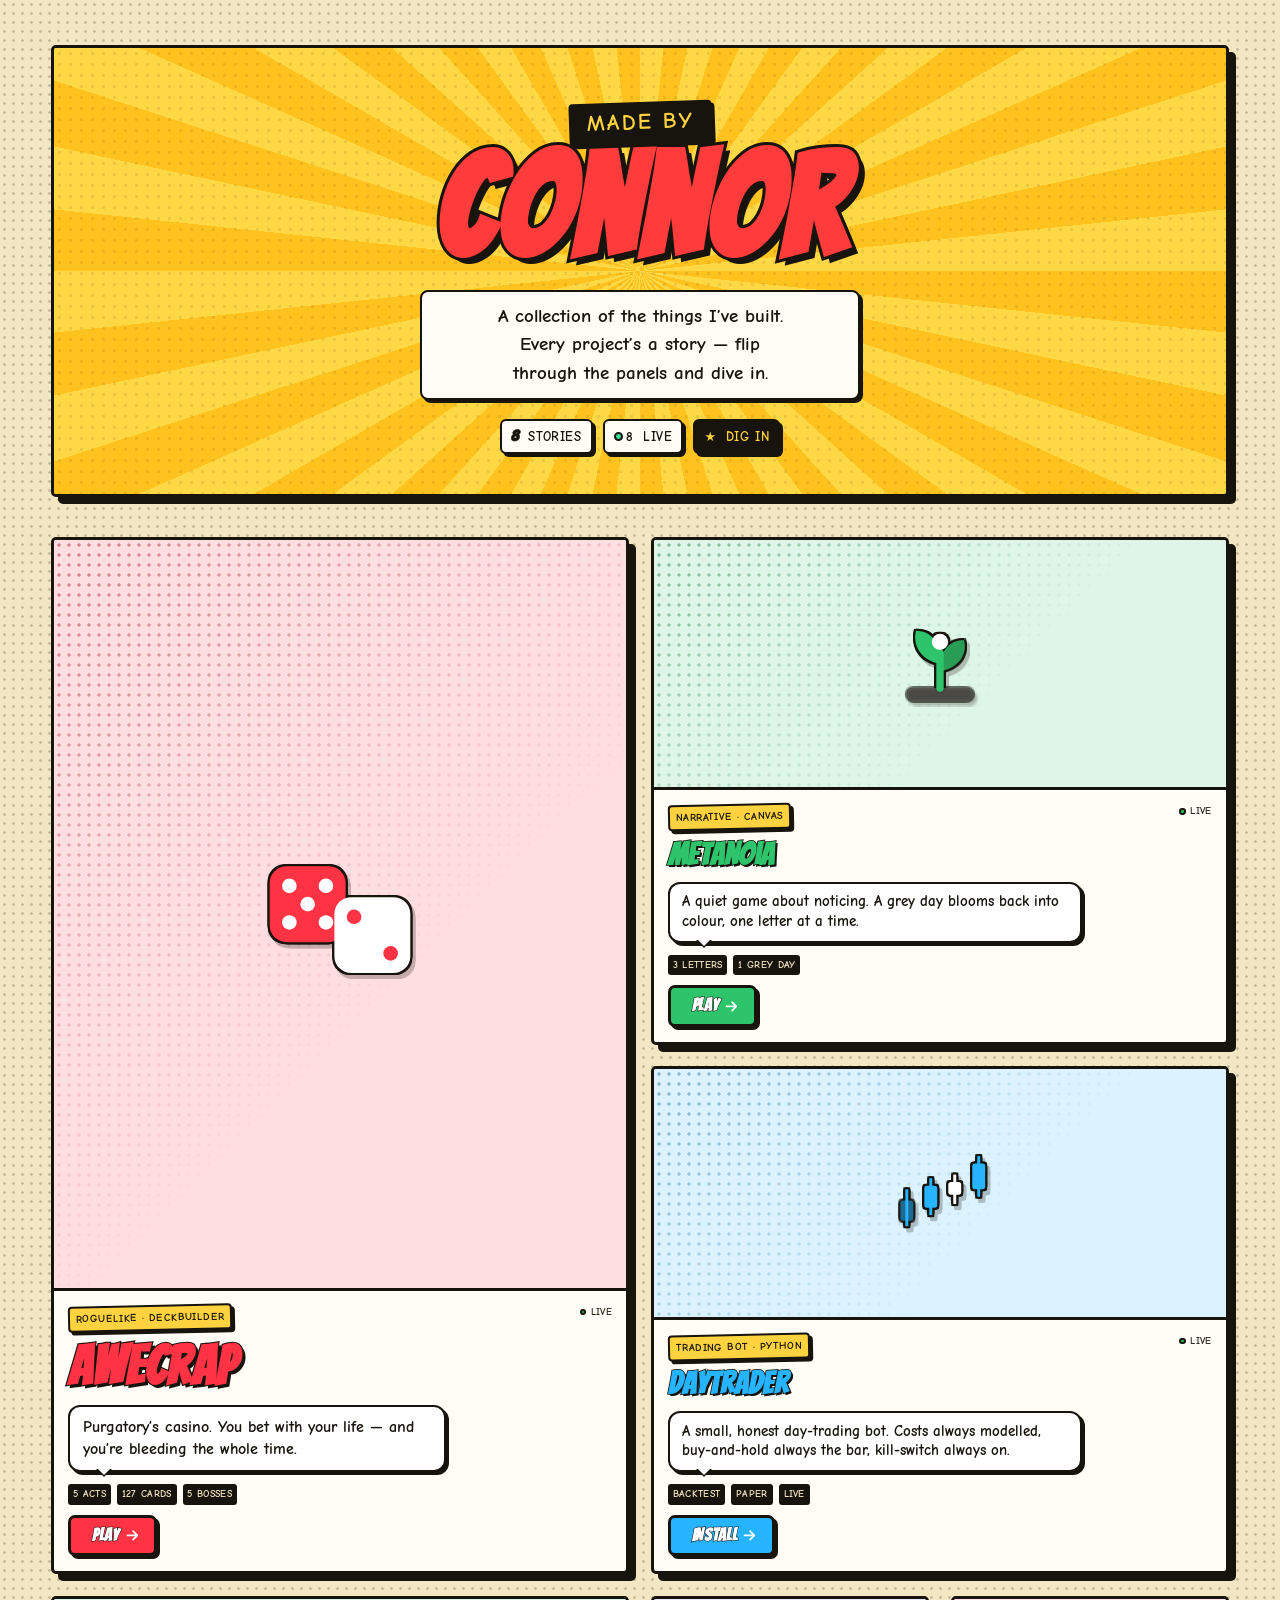
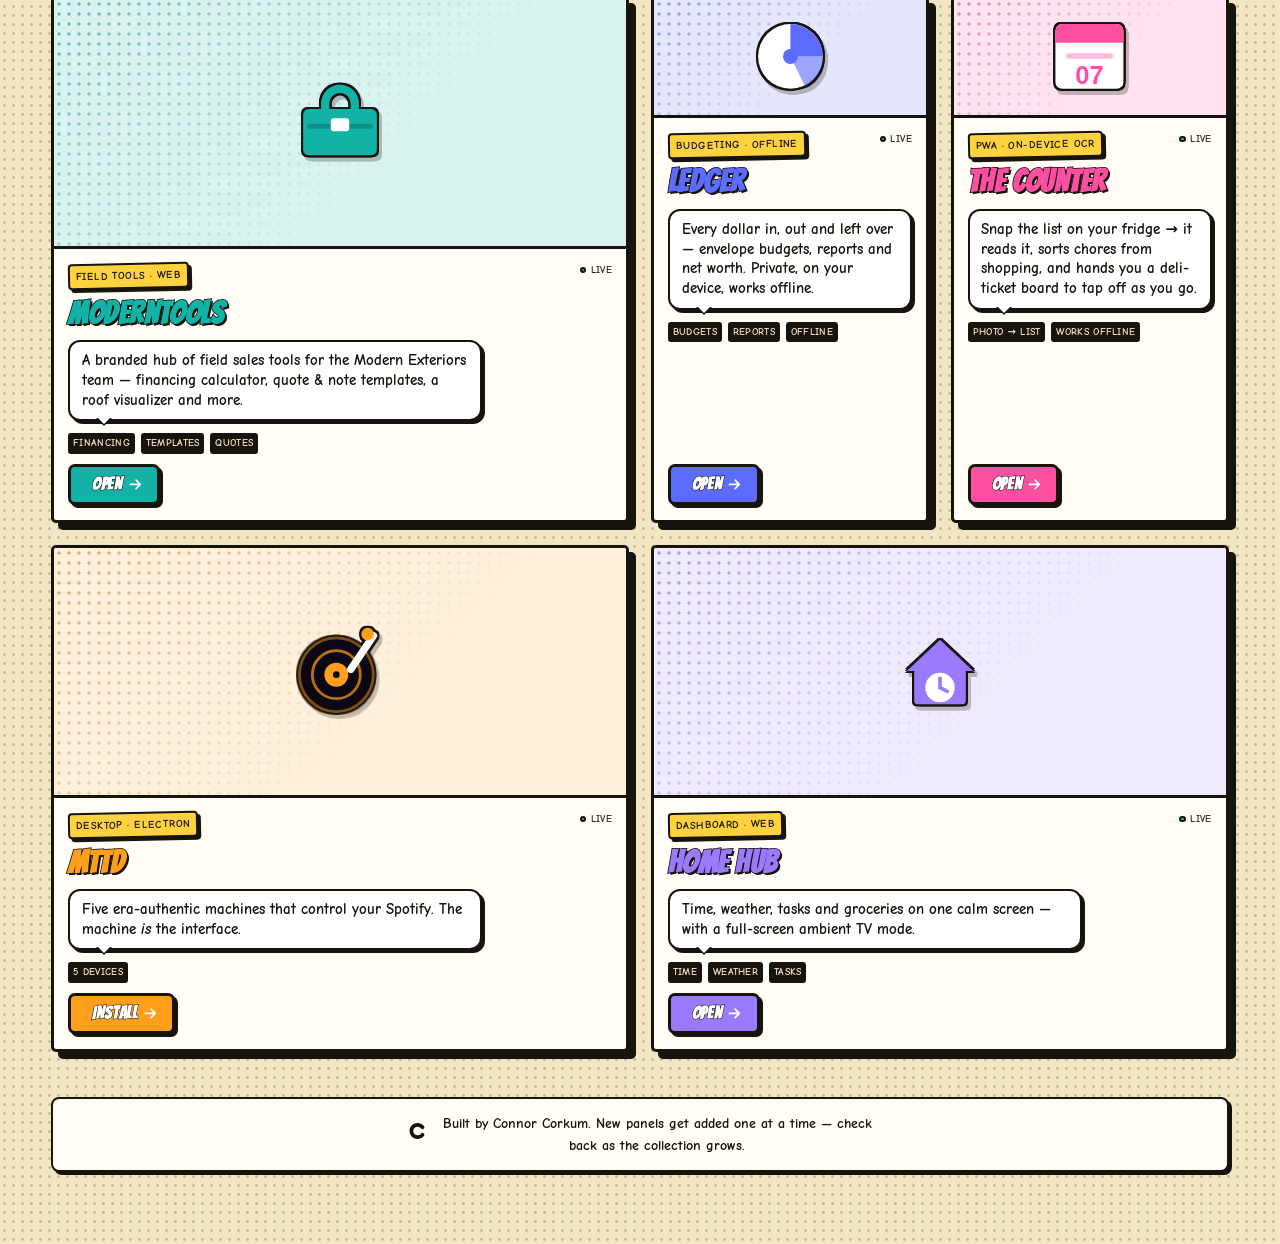
==== commit d30ebbb8: "Add ModernTools + Ledger panels; add "Look at Your House" tool; remove password gate - ModernTools: " ====
--- a/index.html
+++ b/index.html
@@ -1,7 +1,6 @@
 <!DOCTYPE html>
 <html lang="en">
 <head>
-  <script src="gate.js"></script>
   <meta charset="UTF-8" />
   <meta name="viewport" content="width=device-width, initial-scale=1.0" />
   <title>Made by Connor — the collection</title>
@@ -60,7 +59,7 @@
     </div>
     <p class="marquee__sub">A collection of the things I&rsquo;ve built. Every project&rsquo;s a story &mdash; flip through the panels and dive&nbsp;in.</p>
     <div class="marquee__meta" role="list">
-      <span class="chip" role="listitem"><b>6</b>&nbsp;stories</span>
+      <span class="chip" role="listitem"><b>8</b>&nbsp;stories</span>
       <span class="chip chip--live" role="listitem"><i class="led"></i><span data-online-count>0</span>&nbsp;live</span>
       <span class="chip chip--coin" role="listitem"><span class="coin">★</span>&nbsp;dig&nbsp;in</span>
     </div>
@@ -75,7 +74,7 @@
       That's it — the LED turns green and the button becomes PLAY.
 
     To add a NEW cabinet, copy any <a class="cab"> block, then:
-      - set data-accent to one of: metanoia | awecrap | mttd | counter | daytrader | homehub
+      - set data-accent to one of: metanoia | awecrap | mttd | counter | daytrader | homehub | ledger
         (or add a new  .cab[data-accent="x"]{ --a: #hex; }  rule in styles.css)
       - swap the <svg class="emblem"> art, the tag, title, tagline, stats and status label.
   ============================================================================= -->
@@ -154,8 +153,8 @@
       </div>
     </a>
 
-    <!-- ---- THE COUNTER · tall (1x2) ---- -->
-    <a class="cab cab--tall" data-accent="counter" data-kind="open" data-live="true" href="the-counter/" aria-label="The Counter — snap your fridge list and shop it offline">
+    <!-- ---- THE COUNTER · square (1x1) ---- -->
+    <a class="cab" data-accent="counter" data-kind="open" data-live="true" href="the-counter/" aria-label="The Counter — snap your fridge list and shop it offline">
       <div class="cab__screen">
         <svg class="emblem" viewBox="0 0 64 64" aria-hidden="true">
           <rect x="12" y="13" width="40" height="38" rx="4" fill="#fff"/>
@@ -173,6 +172,52 @@
         <h2 class="cab__title">The Counter</h2>
         <p class="cab__tagline">Snap the list on your fridge &rarr; it reads it, sorts chores from shopping, and hands you a deli-ticket board to tap off as you go.</p>
         <ul class="cab__stats"><li>Photo &rarr; list</li><li>Works offline</li></ul>
+        <span class="cab__cta"><span class="cab__ctatxt">Coming&nbsp;soon</span><svg class="cab__arrow" viewBox="0 0 24 24" aria-hidden="true"><path d="M5 12h13M13 6l6 6-6 6" fill="none" stroke="currentColor" stroke-width="2.4" stroke-linecap="round" stroke-linejoin="round"/></svg></span>
+      </div>
+    </a>
+
+    <!-- ---- LEDGER · square (1x1) ---- -->
+    <a class="cab" data-accent="ledger" data-kind="open" data-live="true" href="ledger/" aria-label="Ledger — private, offline budgeting with accounts, envelope budgets and reports">
+      <div class="cab__screen">
+        <svg class="emblem" viewBox="0 0 64 64" aria-hidden="true">
+          <circle cx="32" cy="32" r="19" fill="#fff"/>
+          <path d="M32 32 L32 13 A19 19 0 0 1 51 32 Z" fill="var(--a)"/>
+          <path d="M32 32 L51 32 A19 19 0 0 1 40.5 49.4 Z" fill="var(--a)" opacity=".6"/>
+          <circle cx="32" cy="32" r="4.4" fill="var(--a)"/>
+        </svg>
+        <span class="cab__glare"></span>
+      </div>
+      <div class="cab__plate">
+        <div class="cab__head">
+          <span class="cab__tag">Budgeting&nbsp;· Offline</span>
+          <span class="cab__status"><i class="led"></i><span class="cab__statustxt">Soon</span></span>
+        </div>
+        <h2 class="cab__title">Ledger</h2>
+        <p class="cab__tagline">Every dollar in, out and left over &mdash; envelope budgets, reports and net worth. Private, on your device, works offline.</p>
+        <ul class="cab__stats"><li>Budgets</li><li>Reports</li><li>Offline</li></ul>
+        <span class="cab__cta"><span class="cab__ctatxt">Coming&nbsp;soon</span><svg class="cab__arrow" viewBox="0 0 24 24" aria-hidden="true"><path d="M5 12h13M13 6l6 6-6 6" fill="none" stroke="currentColor" stroke-width="2.4" stroke-linecap="round" stroke-linejoin="round"/></svg></span>
+      </div>
+    </a>
+
+    <!-- ---- MODERNTOOLS · wide (2x1) ---- -->
+    <a class="cab cab--wide" data-accent="moderntools" data-kind="open" data-live="true" href="moderntools/" aria-label="ModernTools — a branded hub of field sales tools for the Modern Exteriors team">
+      <div class="cab__screen">
+        <svg class="emblem" viewBox="0 0 64 64" aria-hidden="true">
+          <path d="M24 25v-3a8 8 0 0 1 16 0v3" fill="none" stroke="var(--a)" stroke-width="4.5" stroke-linecap="round"/>
+          <rect x="12" y="25" width="40" height="25" rx="3" fill="var(--a)"/>
+          <rect x="14" y="33" width="36" height="2.6" rx="1.3" fill="#0b0b0b" opacity=".2"/>
+          <rect x="27" y="30" width="10" height="7" rx="1.5" fill="#fff"/>
+        </svg>
+        <span class="cab__glare"></span>
+      </div>
+      <div class="cab__plate">
+        <div class="cab__head">
+          <span class="cab__tag">Field&nbsp;tools&nbsp;· Web</span>
+          <span class="cab__status"><i class="led"></i><span class="cab__statustxt">Soon</span></span>
+        </div>
+        <h2 class="cab__title">ModernTools</h2>
+        <p class="cab__tagline">A branded hub of field sales tools for the Modern Exteriors team &mdash; financing calculator, quote &amp; note templates, a roof visualizer and more.</p>
+        <ul class="cab__stats"><li>Financing</li><li>Templates</li><li>Quotes</li></ul>
         <span class="cab__cta"><span class="cab__ctatxt">Coming&nbsp;soon</span><svg class="cab__arrow" viewBox="0 0 24 24" aria-hidden="true"><path d="M5 12h13M13 6l6 6-6 6" fill="none" stroke="currentColor" stroke-width="2.4" stroke-linecap="round" stroke-linejoin="round"/></svg></span>
       </div>
     </a>
@@ -235,7 +280,7 @@
     <span class="foot__mark" aria-hidden="true">
       <svg viewBox="0 0 64 64" width="22" height="22"><path d="M45 21a18 18 0 1 0 0 22" fill="none" stroke="currentColor" stroke-width="9" stroke-linecap="round"/></svg>
     </span>
-    <p class="foot__txt">Built by Connor Corkum. New cabinets get wired in one at a time &mdash; check back as the arcade fills up.</p>
+    <p class="foot__txt">Built by Connor Corkum. New panels get added one at a time &mdash; check back as the collection grows.</p>
   </footer>
 
 </main>
--- a/styles.css
+++ b/styles.css
@@ -152,16 +152,19 @@
   grid-auto-rows: minmax(168px, auto);
   gap: var(--gutter);
   grid-template-areas:
-    "awe awe met met"
-    "awe awe mttd cnt"
-    "day day hub  cnt";
+    "awe  awe  met met"
+    "awe  awe  day day"
+    "mod  mod  led cnt"
+    "mttd mttd hub hub";
 }
 .cab--hero { grid-area: awe; }
-.cab--wide[data-accent="metanoia"]  { grid-area: met; }
-.cab[data-accent="mttd"]            { grid-area: mttd; }
-.cab--tall                          { grid-area: cnt; }
-.cab--wide[data-accent="daytrader"] { grid-area: day; }
-.cab[data-accent="homehub"]         { grid-area: hub; }
+.cab[data-accent="metanoia"]    { grid-area: met; }
+.cab[data-accent="daytrader"]   { grid-area: day; }
+.cab[data-accent="moderntools"] { grid-area: mod; }
+.cab[data-accent="mttd"]        { grid-area: mttd; }
+.cab[data-accent="ledger"]      { grid-area: led; }
+.cab[data-accent="counter"]     { grid-area: cnt; }
+.cab[data-accent="homehub"]     { grid-area: hub; }
 
 /* per-project accents (pop versions) */
 .cab[data-accent="awecrap"]   { --a:#ff3344; }
@@ -170,6 +173,8 @@
 .cab[data-accent="counter"]   { --a:#ff4fa3; }
 .cab[data-accent="daytrader"] { --a:#26b3ff; }
 .cab[data-accent="homehub"]   { --a:#9a7bff; }
+.cab[data-accent="ledger"]    { --a:#5b6cff; }
+.cab[data-accent="moderntools"] { --a:#12b3a6; }
 
 /* =========================================================================
    PANEL
@@ -348,10 +353,12 @@
   .cab { animation: ink-in .55s var(--ease) both; opacity: 0; }
   .cab--hero            { animation-delay: .06s; }
   .cab[data-accent="metanoia"]  { animation-delay: .12s; }
-  .cab[data-accent="mttd"]      { animation-delay: .18s; }
-  .cab--tall            { animation-delay: .24s; }
-  .cab[data-accent="daytrader"] { animation-delay: .30s; }
-  .cab[data-accent="homehub"]   { animation-delay: .36s; }
+  .cab[data-accent="ledger"]    { animation-delay: .17s; }
+  .cab[data-accent="counter"]   { animation-delay: .22s; }
+  .cab[data-accent="mttd"]      { animation-delay: .27s; }
+  .cab[data-accent="daytrader"] { animation-delay: .32s; }
+  .cab[data-accent="moderntools"] { animation-delay: .35s; }
+  .cab[data-accent="homehub"]   { animation-delay: .37s; }
   .marquee__meta { animation: ink-in .5s var(--ease) .42s both; }
   .foot { animation: ink-in .5s var(--ease) .5s both; }
 }
@@ -367,15 +374,17 @@
     grid-auto-rows: minmax(150px, auto);
     grid-template-areas:
       "awe awe"
+      "awe awe"
       "met met"
-      "mttd cnt"
+      "led cnt"
       "day day"
-      "hub  cnt";
+      "mod mttd"
+      "hub hub";
   }
 }
 @media (max-width: 560px) {
-  .wall { grid-template-columns: 1fr; grid-template-areas: "awe" "met" "mttd" "cnt" "day" "hub"; }
-  .cab--tall .cab__screen, .cab--hero .cab__screen { aspect-ratio: 16 / 9; }
+  .wall { grid-template-columns: 1fr; grid-template-areas: "awe" "met" "day" "mod" "led" "cnt" "mttd" "hub"; }
+  .cab--hero .cab__screen { aspect-ratio: 16 / 9; }
 }
 
 @media (prefers-reduced-motion: reduce) {
